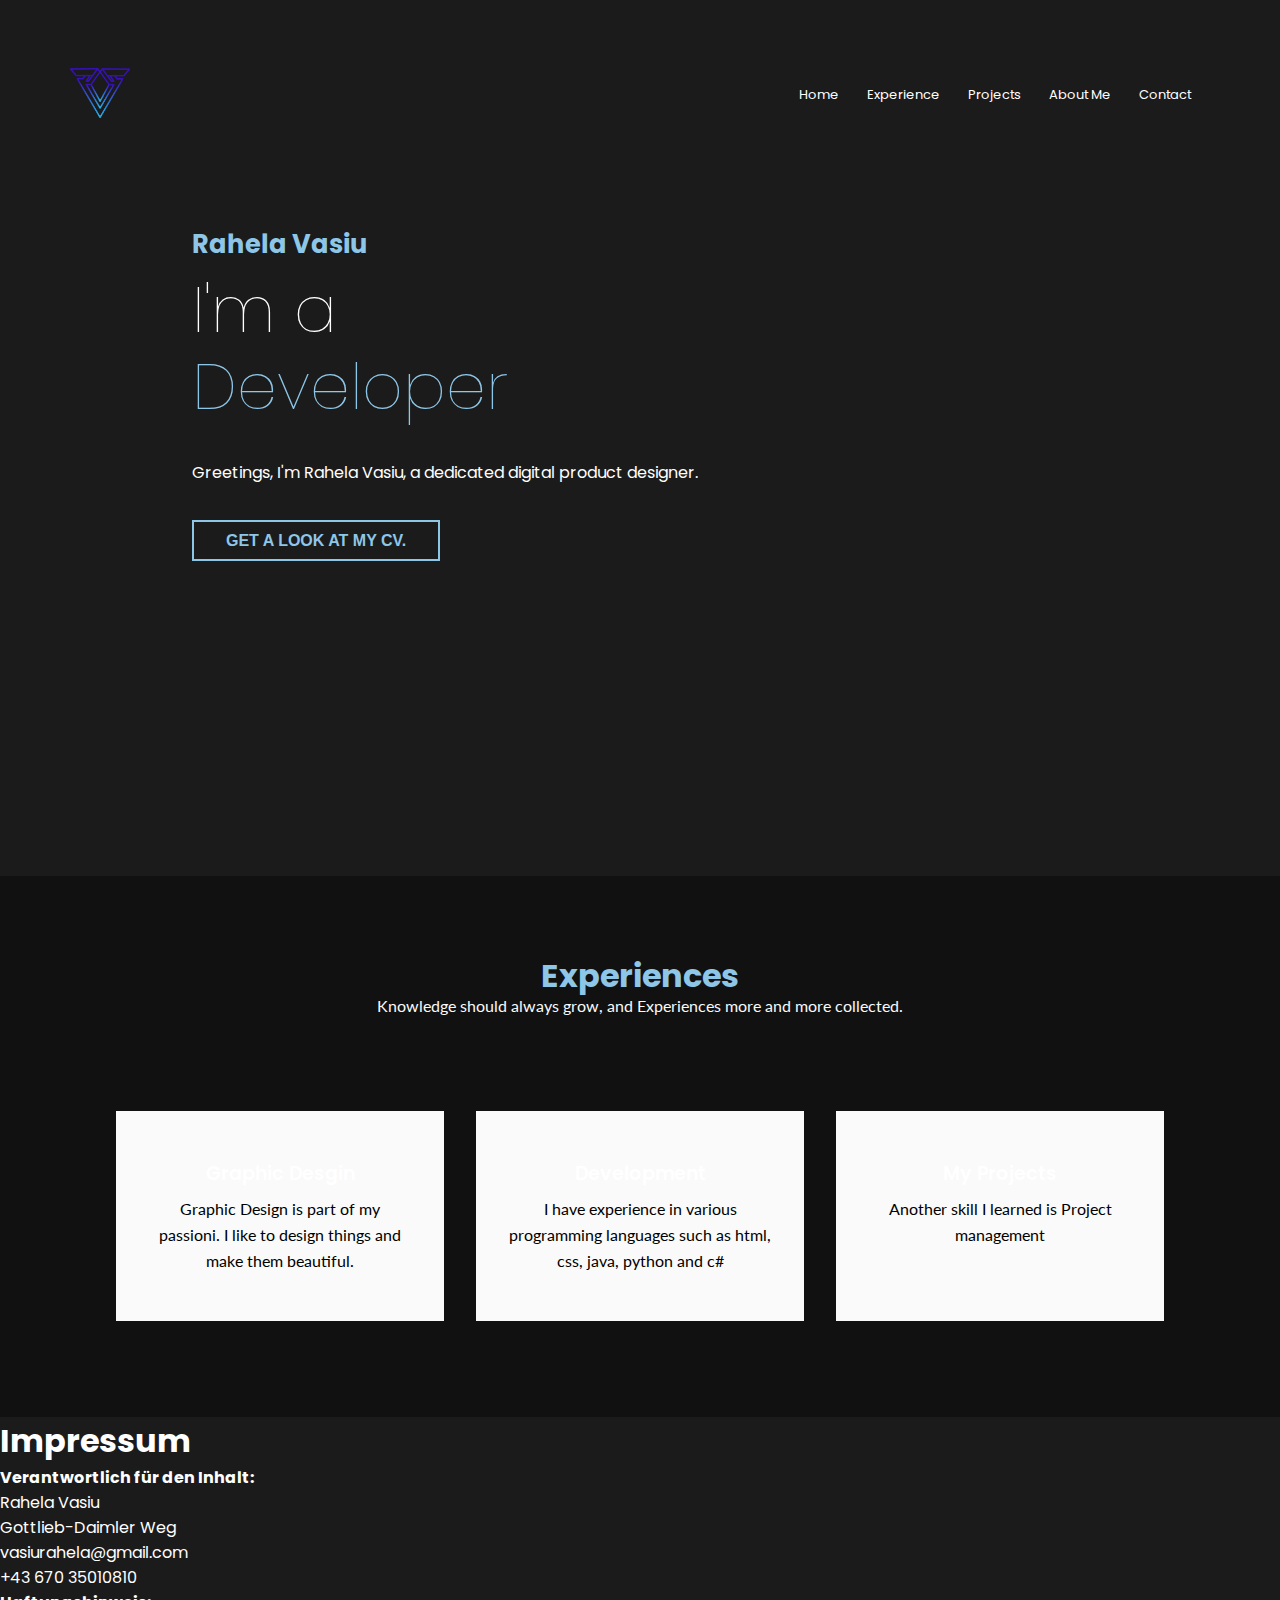
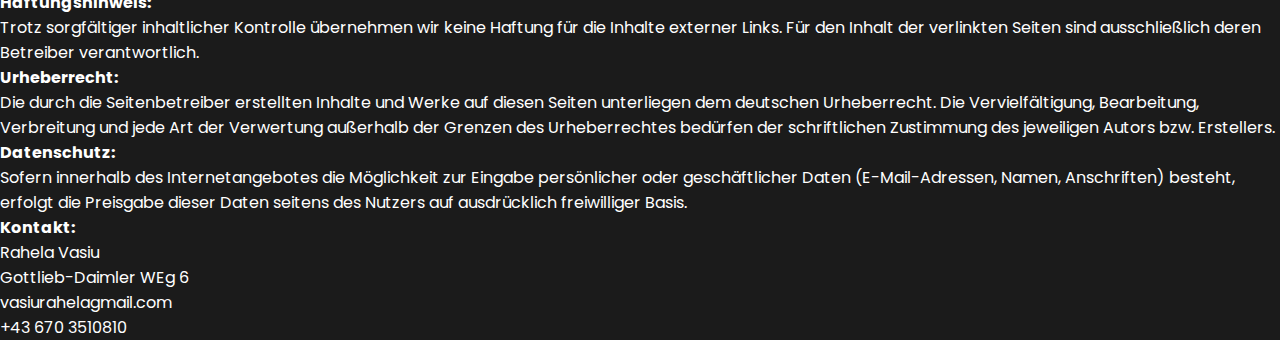
==== index.html @ 5aaa4d34 "Update index.html" ====
<!DOCTYPE html>
<html lang="en">
<head>
    <meta http-equiv="X-UA-Compatible" content="IE=edge">
    <meta name="viewport" content="width=device-width, initial-scale=1.0">
    <link rel="stylesheet" href="styles.css">
    <link rel="preconnect" href="https://fonts.googleapis.com">
    <link rel="preconnect" href="https://fonts.gstatic.com" crossorigin>
    <link rel="preconnect" href="https://fonts.googleapis.com">
    <link rel="preconnect" href="https://fonts.gstatic.com" crossorigin>
    <link href="https://fonts.googleapis.com/css2?family=Lato:wght@100;400;700&family=Poppins:wght@200&display=swap" rel="stylesheet">
    <link href="https://fonts.googleapis.com/css2?family=Poppins:wght@200&display=swap" rel="stylesheet">
    <title>Rahela Vasiu</title>
    <link rel="icon" type="image/vnd.icon" href="logo.png">
</head>
<body>
    <header>
        <div class="logo">
            <a  href="index.html"><img src="logo.png"></a>
        </div>
        <nav>
           
            <div class="nav-links" id="navLinks">
                <ul>
                        <li><a href="">Home</a></li>
                        <li><a href="">Experience</a></li>
                        <li><a href="">Projects</a></li>
                        <li><a href="">About Me</a></li>
                     <li><a href="">Contact</a></li>
                    </ul>
                </div>
            </div>
        </nav>
           
        </div>
    </header>
    <div class="hero flex items-centre justify-between">
       
        <div class="right flex-1">
            <h6>Rahela Vasiu</h6>
            <h1>I'm a <br> <span>Developer</span></h1>
            <div class="content">
                <p>Greetings, I'm Rahela Vasiu, a dedicated digital product designer.</p>
            
            </div>
           
            
            <div>
                
                <button class="btn btn-secondary">Get a look at my CV.</button>
            
            </div>
            
        </div>
    </div>
    
        

        <section class="services">
            <div class="container">
            <h1 class="services-head">Experiences</h1>
            <p>Knowledge should always grow, and Experiences more and more collected.</p>
            <div class="card-grid">
            <div class="card">
           
            <h2>Graphic Desgin</h2>
            <p>Graphic Design is part of my passioni. I like to design things and make them beautiful.</p>
            </div>
            <div class="card">
            
            <h2>Development</h2>
            <p>I have experience in various programming languages such as html, css, java, python and c#</p>
            </div>
            <div class="card">
            
            <h2>My Projects</h2>
            <p>Another skill I learned is Project management</p>
            </div>
            </div>
            </div>
            </section>


     <h1>Impressum</h1>

            <p><strong>Verantwortlich für den Inhalt:</strong></p>
            <p>Rahela Vasiu<br>
                Gottlieb-Daimler Weg<br>
                vasiurahela@gmail.com<br>
                +43 670 35010810</p>
        
            <p><strong>Haftungshinweis:</strong><br>
                Trotz sorgfältiger inhaltlicher Kontrolle übernehmen wir keine Haftung für die Inhalte externer Links. Für den Inhalt der verlinkten Seiten sind ausschließlich deren Betreiber verantwortlich.</p>
        
            <p><strong>Urheberrecht:</strong><br>
                Die durch die Seitenbetreiber erstellten Inhalte und Werke auf diesen Seiten unterliegen dem deutschen Urheberrecht. Die Vervielfältigung, Bearbeitung, Verbreitung und jede Art der Verwertung außerhalb der Grenzen des Urheberrechtes bedürfen der schriftlichen Zustimmung des jeweiligen Autors bzw. Erstellers.</p>
        
            <p><strong>Datenschutz:</strong><br>
                Sofern innerhalb des Internetangebotes die Möglichkeit zur Eingabe persönlicher oder geschäftlicher Daten (E-Mail-Adressen, Namen, Anschriften) besteht, erfolgt die Preisgabe dieser Daten seitens des Nutzers auf ausdrücklich freiwilliger Basis.</p>
        
            <p><strong>Kontakt:</strong><br>
                Rahela Vasiu<br>
                Gottlieb-Daimler WEg 6<br>
                vasiurahelagmail.com<br>
                +43 670 3510810</p>
        
</body>



</html>
---- styles.css ----
* {
  padding: 0;
  margin: 0;
  -webkit-font-smoothing: antialiased;
  }
  
.logo{
  margin-top: 2vh;
  margin-left: 20px;
}

nav{
    color: white;
    display:flex;
    padding: 2% 6%;
    justify-content: space-between;
    align-items: center;
    margin-top: 1vh;
}

.nav-links{
    flex: 1;
    text-align: right;
    color: white;
}

.nav-links ul li{
  list-style: none;
  display: inline-block;
  padding: 8px 12px;
  position: relative;
}
.nav-links ul li a{
  color: #fff;
  text-decoration: none;
  font-size: 13px;
}

.nav-links ul li::after{
  content: '';
  width: 0%;
  height: 2px;
  background: #94a9ee;
  display: block;
  margin: auto;
}
.nav-links ul li:hover::after{
  width: 100%;
}
  
body{
    background-color: rgb(27, 27, 27);
    font-family: 'Poppins', sans-serif;
    height: 100%;
}

.container{
    max-width: 1152px;
    padding: 0 20px;
    margin: 0 auto;
}

.content {
  display: inline-block;
  width: 50%;
  
}

.me {
  width: auto;
}

.hero{
  padding-top: 12.5%;
  margin-left: 15%;
  margin-top: 4vh;
  margin-bottom: 35vh;   
}

.hero .left img{
  width: 400px;
}

.hero .right {
  color: var(--white);
  margin-top: -7rem;
}

.hero .right h6{
  font-size: 1.6rem;
  color: var(--primary);
  margin-bottom: 0.5rem;
}

.hero .right h1{
    font-size: 4rem;
    font-weight: 100;
    line-height: 1.2;
    margin-bottom: 2rem;
    }
    .hero .right h1 span{
    color: var(--primary);
    }
    .hero .right p{
    line-height: 1.9;
    margin-bottom: 2rem;
    }
    section{
      padding: 6rem;
      }
      section.about h1{
      margin-bottom: 1rem;
      font-size: 1.6rem;
      font-weight: 600;
      }
      section.about h1 span{
      color: var(--primary);
      }
      section.about h3{
      font-size: 1rem;
      margin-bottom: 1rem;
      font-weight: 600;
      }
      section.about p{
      font-family: 'Lato', sans-serif;
      color: var(--secondary);
      line-height: 1.9rem;
      margin-bottom: 2rem;
      }
      section.about .socials{
      display: flex;
      }
      section.about .socials a{
      display: flex;
      align-items: center;
      justify-content: center;
      width: 35px;
      margin-right: 0.8rem;
      border-radius: 50%;
      }
      section.about .socials a:hover{
      background: var(--primary);
      }
      section.services{
        background: rgb(17, 17, 17)
        }
        .services-head{
        color: rgb(153, 153, 153);
        text-align: center;
        margin-bottom: 1rem;
        line-height: 0.5rem;
        color: var(--primary);
        }
        .services-head + p{
        color: var(--white);
        font-family: 'Lato', sans-serif;
        margin-bottom: 1rem;
        text-align: center;
        margin-bottom: 6rem;
        font-weight: 400;
        }
        .card img{
        width: 50px;
        background:white;
        }
        section.services .card-grid{
        display: grid;
        grid-template-columns: repeat(3,1fr);
        column-gap: 2rem;
        }
        section.services .card-grid .card{
        background: var(--white);
        padding: 3rem 2rem;
        position: relative;
        text-align: center;
        transition: all .2s ease;
        }
        section.services .card-grid .card img{
        position: absolute;
        top: -1.5rem;
        left: 50%;
        transform: translateX(-50%);
        color: var();
        }
        section.services .card-grid .card h2{
        font-weight: 600;
        font-size: 1.2rem;
        margin-bottom: 0.5rem;
        }
        section.services .card-grid .card p{
        font-family: 'Lato', sans-serif;
        color: var(--seconday);
        line-height: 1.6;
        }
        section.services .card-grid .card:hover{
        background: var(--primary);
        }
        section.services .card-grid .card:hover h2{
        color: var(--white);
        }
        section.services .card-grid .card:hover p{
        color: var(--white);
        }
        @import 'utilities.css';
        :root{
        --primary: rgb(142, 198, 231);
        --bgDark: rgb(177, 177, 177);
        --white: rgb(250, 250, 250);
        --secondary: rgb(4, 0, 59)
        --bgLight: rgb(190, 181, 181);
        }
        .flex{
            display: flex;
            }
            .items-centre{
            align-items: center;
            }
            .justify-between{
            justify-content: space-between;
            }
            .justify-center{
            justify-content: center;
            }
            .justify-right{
            justify-content: right;
            }
            .btn{
            padding: 0.6rem 2rem;
            font-size: 1rem;
            font-weight: 600;
            border: 2px solid transparent;
            outline: none;
            cursor: pointer;
            text-transform: uppercase;
            transition: all .2s ease;
            }
            .btn-primary{
            background-color: var(--primary);
            color: var(--secondary);
            margin-top: -15rem;
            }
            .btn-primary:hover{
            background: transparent;
            border-color: var(--primary);
            color: var(--primary);
            }
            .flex-1{
            flex: 1;
            }
            .btn-secondary{
            background: transparent;
            color: var(--primary);
            border-color: var(--primary);
            }
            .btn-secondary:hover{
            background: var(--primary);
            color: var(--secondary);
            }
h1 {
  color: white;
}

p {
  color: white;
}

h2 {
  color: white;
}

h3 {
  color: white;
}

.about {
  height: 120%;
}

.logo {
  height: 20px;
}

img {
  height: 50px;
  margin-top: 50px;
  margin-left: 50px
}
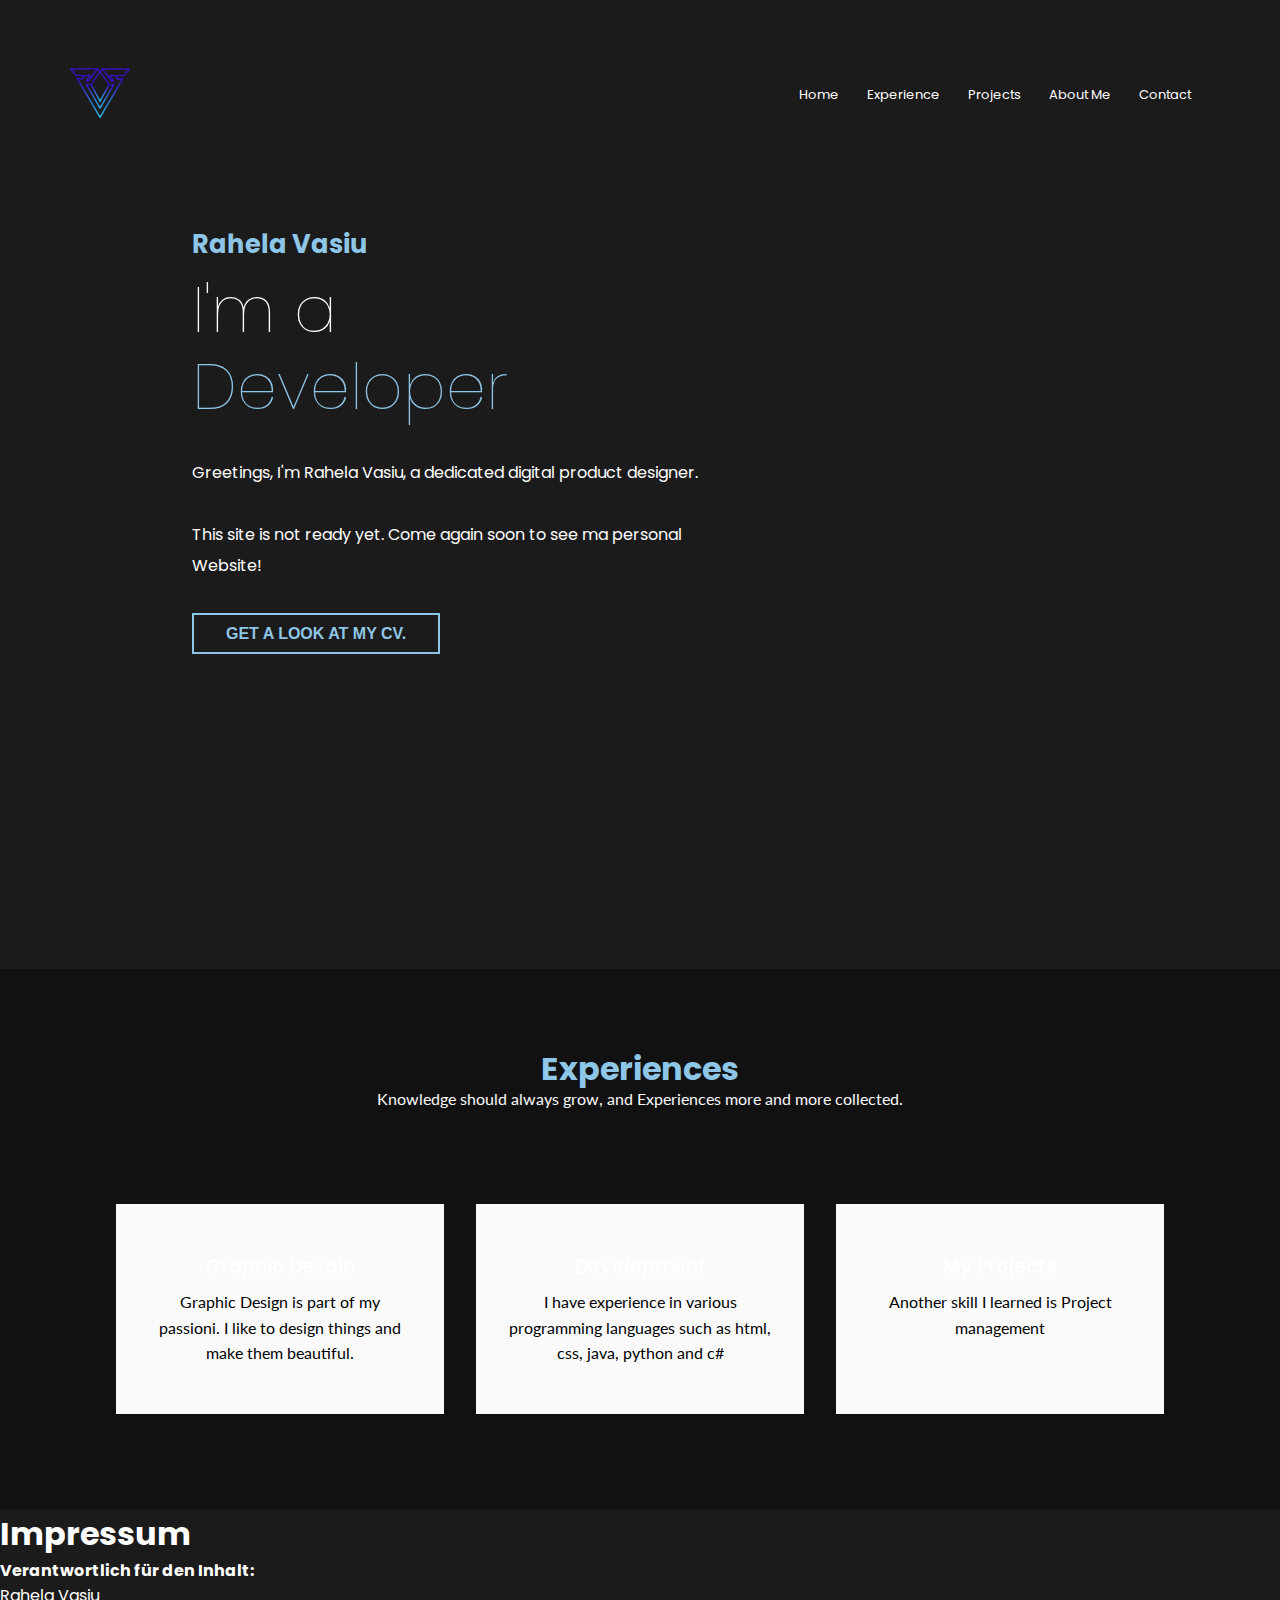
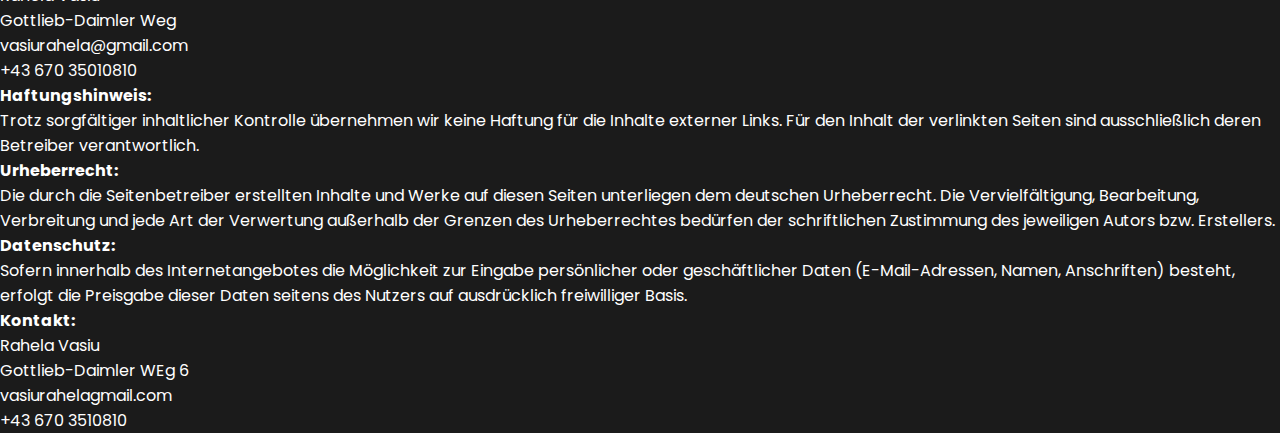
==== commit e3c1c91f: "Update index.html" ====
--- a/index.html
+++ b/index.html
@@ -41,6 +41,7 @@
             <h1>I'm a <br> <span>Developer</span></h1>
             <div class="content">
                 <p>Greetings, I'm Rahela Vasiu, a dedicated digital product designer.</p>
+                <p>This site is not ready yet. Come again soon to see ma personal Website!</p>
             
             </div>
            
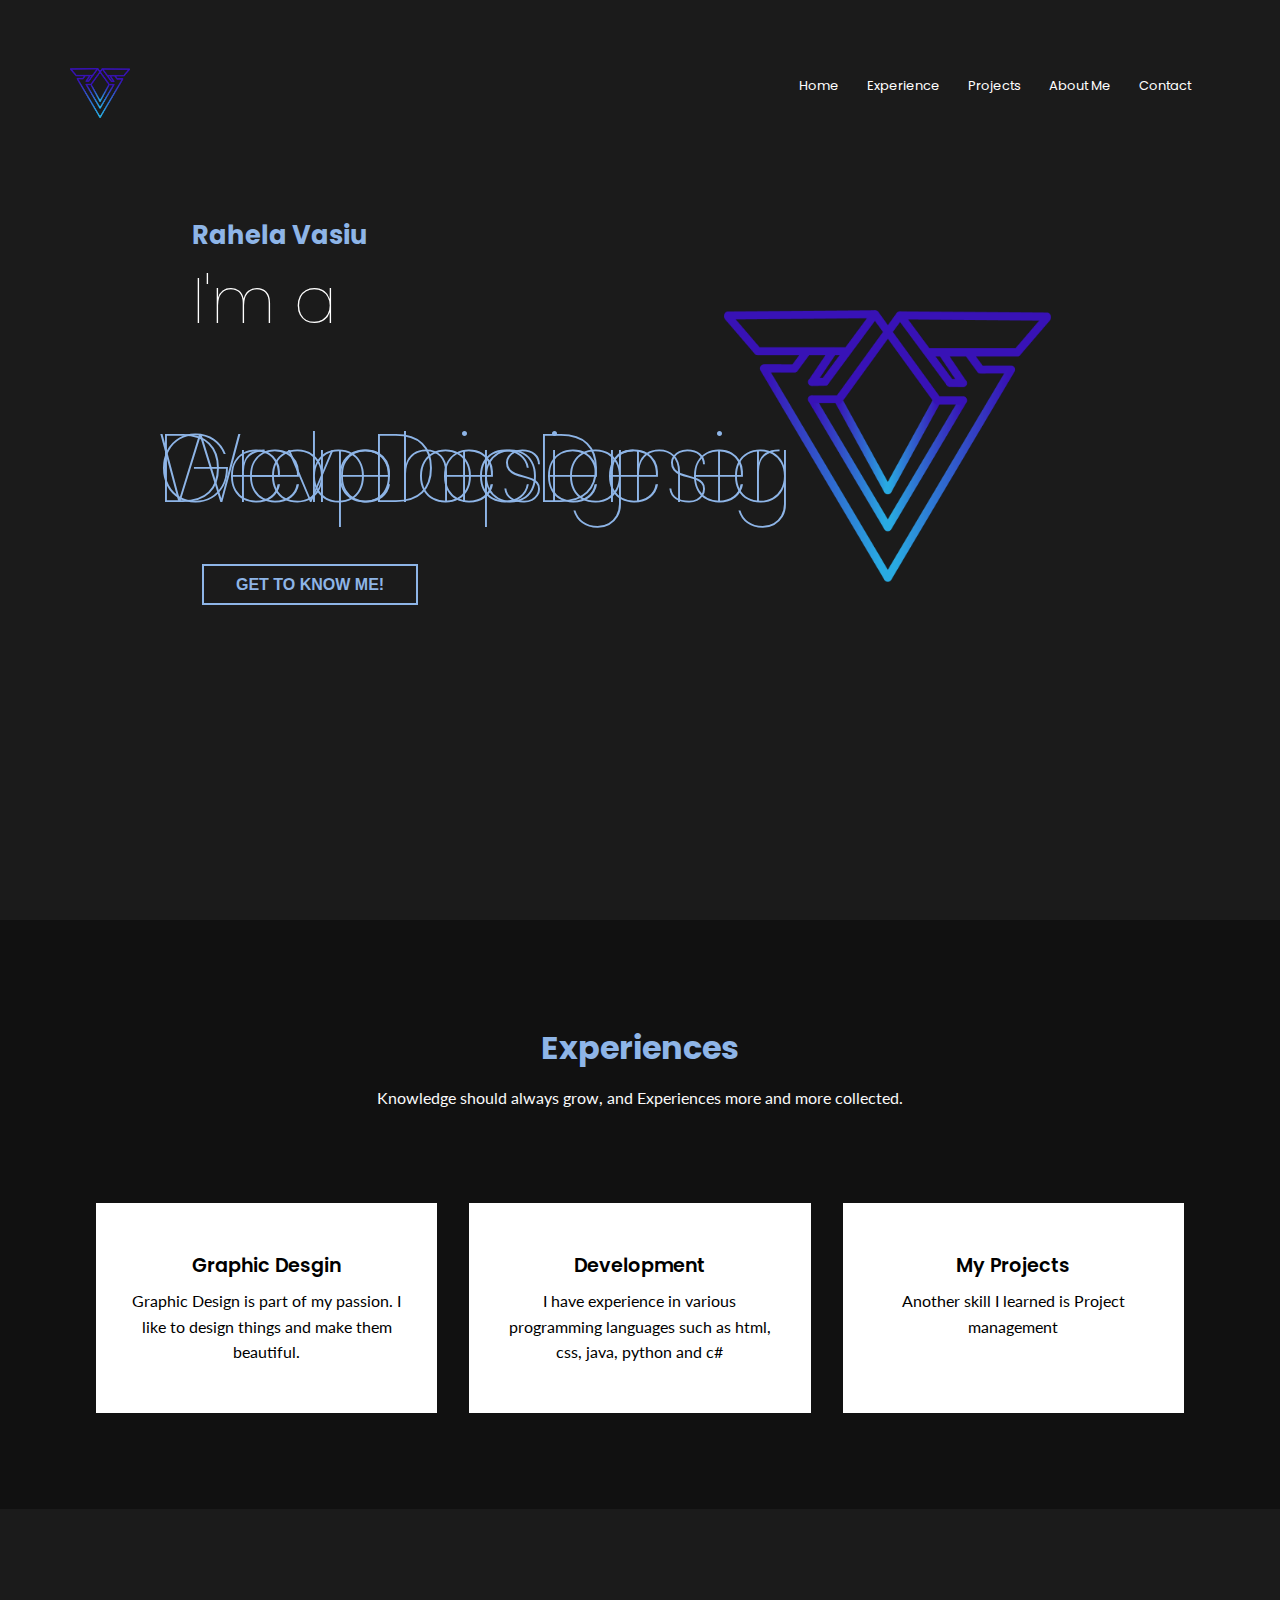
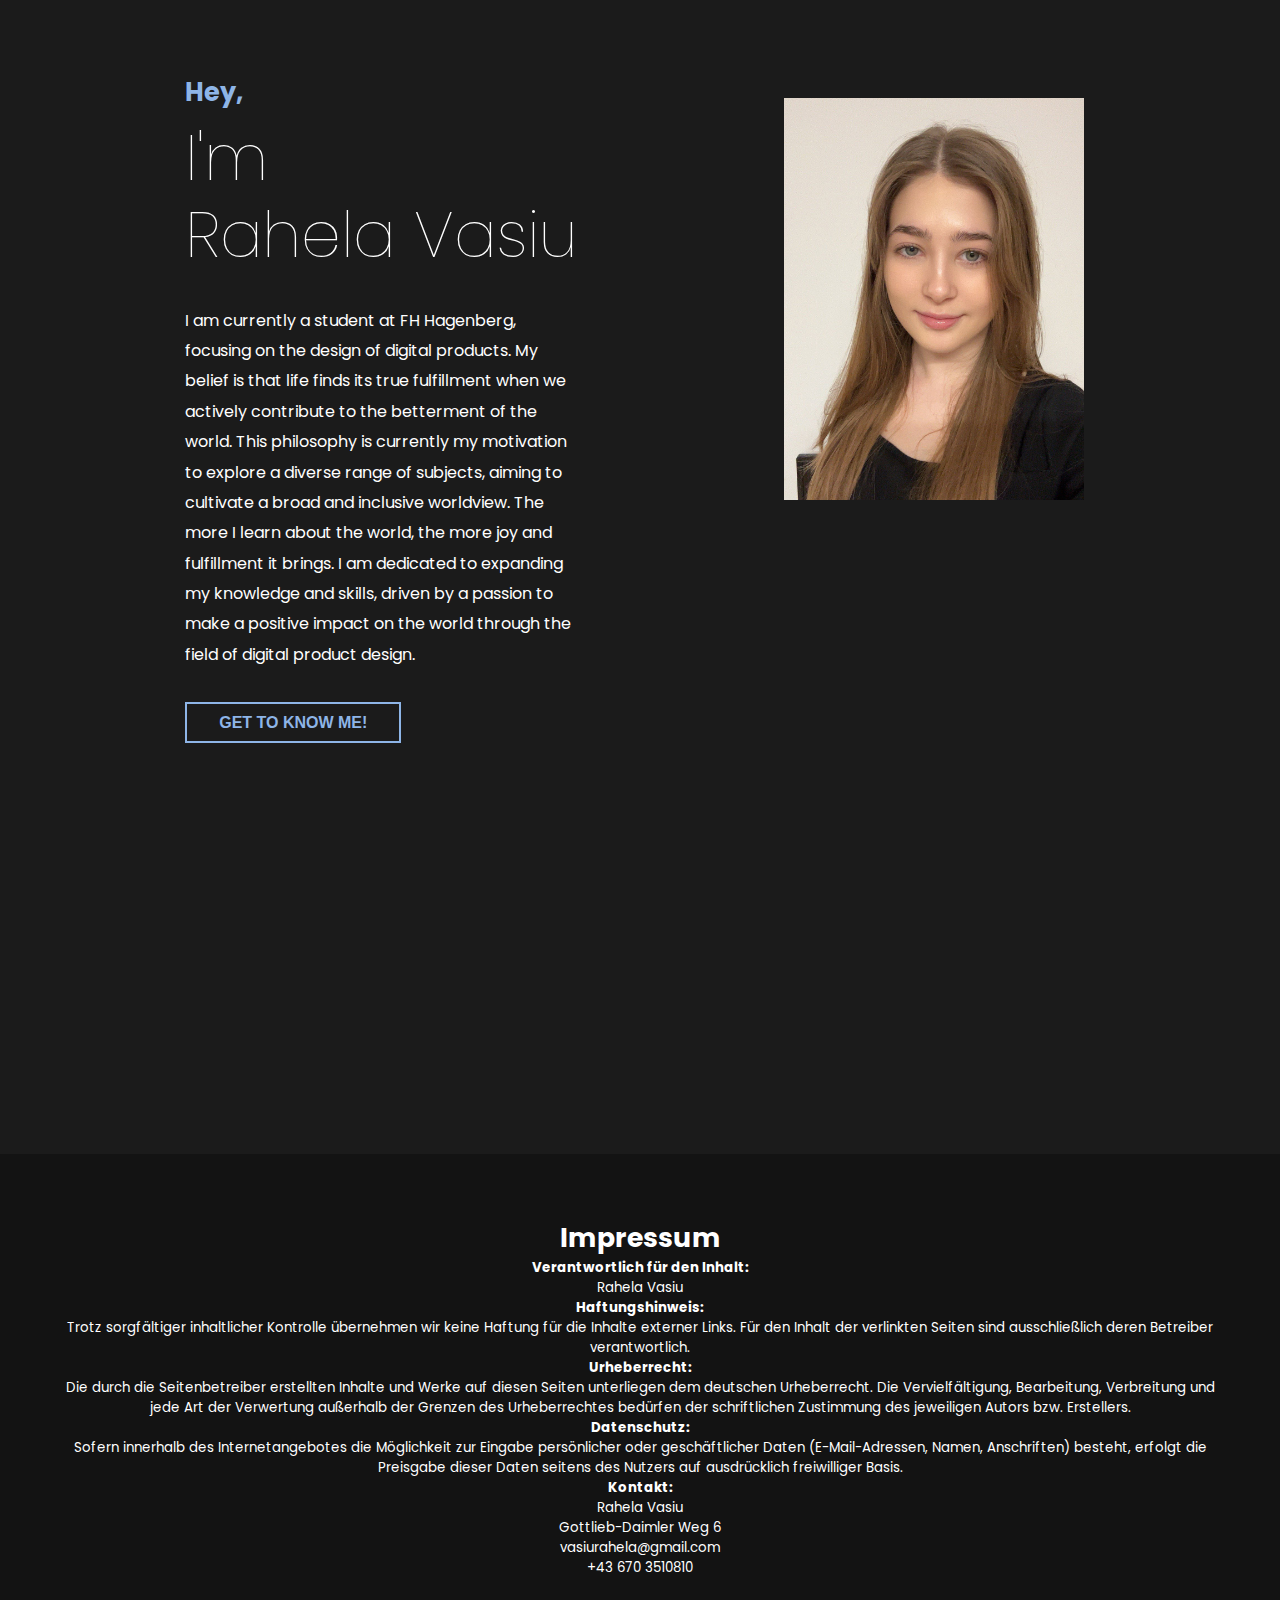
==== commit 9f27d83a: "new updates" ====
--- a/index.html
+++ b/index.html
@@ -22,34 +22,45 @@
            
             <div class="nav-links" id="navLinks">
                 <ul>
-                        <li><a href="">Home</a></li>
-                        <li><a href="">Experience</a></li>
-                        <li><a href="">Projects</a></li>
-                        <li><a href="">About Me</a></li>
+                        <li><a href="index.html">Home</a></li>
+                        <li><a href="#Experiences">Experience</a></li>
+                        <li><a href="Projects.html">Projects</a></li>
+                        <li><a href="#Ich">About Me</a></li>
                      <li><a href="">Contact</a></li>
                     </ul>
                 </div>
+                
             </div>
+
         </nav>
            
         </div>
     </header>
+    
     <div class="hero flex items-centre justify-between">
        
         <div class="right flex-1">
             <h6>Rahela Vasiu</h6>
-            <h1>I'm a <br> <span>Developer</span></h1>
+            <h1>I'm a <br> <span><section class="info">
+                <p class="item-1">Developer</p>
+               
+               <p class="item-2">WebDesigner</p>
+               
+               <p class="item-3">GraphicDesigner</p>
+               </section></span></h1>
             <div class="content">
-                <p>Greetings, I'm Rahela Vasiu, a dedicated digital product designer.</p>
-                <p>This site is not ready yet. Come again soon to see ma personal Website!</p>
-            
+                <button class="btn btn-secondary">Get to know me!</button>
+                
+                
+                
             </div>
            
+            <img class="Image" src="logo.png">
             
             <div>
                 
-                <button class="btn btn-secondary">Get a look at my CV.</button>
-            
+                
+                
             </div>
             
         </div>
@@ -57,15 +68,15 @@
     
         
 
-        <section class="services">
+        <section class="Skills" id="Experiences">
             <div class="container">
-            <h1 class="services-head">Experiences</h1>
+            <h1 class="Skills-head">Experiences</h1>
             <p>Knowledge should always grow, and Experiences more and more collected.</p>
             <div class="card-grid">
-            <div class="card">
+            <div class="card" onclick="">
            
             <h2>Graphic Desgin</h2>
-            <p>Graphic Design is part of my passioni. I like to design things and make them beautiful.</p>
+            <p>Graphic Design is part of my passion. I like to design things and make them beautiful.</p>
             </div>
             <div class="card">
             
@@ -81,32 +92,60 @@
             </div>
             </section>
 
+        <section class="AboutMe" id="Ich">
+            <div class="hero flex items-centre justify-between">
+       
+                <div class="right2 flex-1" >
+                    
+                    <h6>Hey,</h6>
+                    <h1>I'm <br> <span>Rahela Vasiu</span></h1>
+                    <div class="content2">
+                        <p class="text">I am currently a student at FH Hagenberg, focusing on the design of digital products. My belief is that life finds its true fulfillment when we actively contribute to the betterment of the world. This philosophy is currently my motivation to explore a diverse range of subjects, aiming to cultivate a broad and inclusive worldview. The more I learn about the world, the more joy and fulfillment it brings. I am dedicated to expanding my knowledge and skills, driven by a passion to make a positive impact on the world through the field of digital product design.</p>                    
+                        <a href="ME.html"> <button class="btn btn-secondary">Get to know me!</button></a>
+                    
+                    </div>
+                   
+                    <img class="Image2" src="me.jpg">
+                    
+                    <div>
+                        
+                        
+                        
+                    </div>
+                    
+                </div>
+            </div>
 
-     <h1>Impressum</h1>
-
-            <p><strong>Verantwortlich für den Inhalt:</strong></p>
-            <p>Rahela Vasiu<br>
-                Gottlieb-Daimler Weg<br>
-                vasiurahela@gmail.com<br>
-                +43 670 35010810</p>
+            
+        </section>
+     
         
-            <p><strong>Haftungshinweis:</strong><br>
-                Trotz sorgfältiger inhaltlicher Kontrolle übernehmen wir keine Haftung für die Inhalte externer Links. Für den Inhalt der verlinkten Seiten sind ausschließlich deren Betreiber verantwortlich.</p>
-        
-            <p><strong>Urheberrecht:</strong><br>
-                Die durch die Seitenbetreiber erstellten Inhalte und Werke auf diesen Seiten unterliegen dem deutschen Urheberrecht. Die Vervielfältigung, Bearbeitung, Verbreitung und jede Art der Verwertung außerhalb der Grenzen des Urheberrechtes bedürfen der schriftlichen Zustimmung des jeweiligen Autors bzw. Erstellers.</p>
-        
-            <p><strong>Datenschutz:</strong><br>
-                Sofern innerhalb des Internetangebotes die Möglichkeit zur Eingabe persönlicher oder geschäftlicher Daten (E-Mail-Adressen, Namen, Anschriften) besteht, erfolgt die Preisgabe dieser Daten seitens des Nutzers auf ausdrücklich freiwilliger Basis.</p>
-        
-            <p><strong>Kontakt:</strong><br>
-                Rahela Vasiu<br>
-                Gottlieb-Daimler WEg 6<br>
-                vasiurahelagmail.com<br>
-                +43 670 3510810</p>
         
 </body>
+<footer>
+    <div class="Impressum">
+        <h1>Impressum</h1>
 
+        <p><strong>Verantwortlich für den Inhalt:</strong></p>
+        <p>Rahela Vasiu<br>
+    
+        <p><strong>Haftungshinweis:</strong><br>
+            Trotz sorgfältiger inhaltlicher Kontrolle übernehmen wir keine Haftung für die Inhalte externer Links. Für den Inhalt der verlinkten Seiten sind ausschließlich deren Betreiber verantwortlich.</p>
+    
+        <p><strong>Urheberrecht:</strong><br>
+            Die durch die Seitenbetreiber erstellten Inhalte und Werke auf diesen Seiten unterliegen dem deutschen Urheberrecht. Die Vervielfältigung, Bearbeitung, Verbreitung und jede Art der Verwertung außerhalb der Grenzen des Urheberrechtes bedürfen der schriftlichen Zustimmung des jeweiligen Autors bzw. Erstellers.</p>
+    
+        <p><strong>Datenschutz:</strong><br>
+            Sofern innerhalb des Internetangebotes die Möglichkeit zur Eingabe persönlicher oder geschäftlicher Daten (E-Mail-Adressen, Namen, Anschriften) besteht, erfolgt die Preisgabe dieser Daten seitens des Nutzers auf ausdrücklich freiwilliger Basis.</p>
+    
+        <p><strong>Kontakt:</strong><br>
+            Rahela Vasiu<br>
+            Gottlieb-Daimler Weg 6<br>
+            vasiurahela@gmail.com<br>
+            +43 670 3510810</p>
+
+        </div>
+</footer>
 
 
 </html>--- a/styles.css
+++ b/styles.css
@@ -15,7 +15,7 @@
     padding: 2% 6%;
     justify-content: space-between;
     align-items: center;
-    margin-top: 1vh;
+    margin-top: 0;
 }
 
 .nav-links{
@@ -51,23 +51,42 @@
 body{
     background-color: rgb(27, 27, 27);
     font-family: 'Poppins', sans-serif;
-    height: 100%;
-}
-
-.container{
-    max-width: 1152px;
-    padding: 0 20px;
-    margin: 0 auto;
+    height: 90%;
+    width: 100%;
+
 }
 
 .content {
-  display: inline-block;
+  float:left; 
   width: 50%;
-  
-}
-
-.me {
-  width: auto;
+  margin-left: 10px;
+}
+
+.AboutMe{
+  margin-left: -5%;
+  height: -20%;
+}
+.content2 {
+  float:left; 
+  width: 40%;
+}
+
+.Image{
+  margin-left: -2%;
+  margin-top: -19rem;
+  width: 30%;
+  height: auto;
+}
+
+.Image2{
+  margin-left: 20%;
+  margin-top: -13rem;
+  width: 30%;
+  height: auto;
+}
+
+.text{
+  margin-left: 0%; 
 }
 
 .hero{
@@ -77,31 +96,34 @@
   margin-bottom: 35vh;   
 }
 
-.hero .left img{
-  width: 400px;
-}
-
 .hero .right {
   color: var(--white);
   margin-top: -7rem;
 }
-
-.hero .right h6{
+.hero .right2 {
+  color: var(--white);
+  margin-top: -7rem;
+  margin-left: -2%;
+}
+
+.hero .right h6, .right2 h6{
   font-size: 1.6rem;
   color: var(--primary);
   margin-bottom: 0.5rem;
 }
 
-.hero .right h1{
+.hero .right h1, .right2 h1{
     font-size: 4rem;
     font-weight: 100;
     line-height: 1.2;
     margin-bottom: 2rem;
     }
-    .hero .right h1 span{
+    .hero .right h1 span, .right h1 span{
     color: var(--primary);
     }
-    .hero .right p{
+
+
+    .hero .right p, .right2 p{
     line-height: 1.9;
     margin-bottom: 2rem;
     }
@@ -141,17 +163,17 @@
       section.about .socials a:hover{
       background: var(--primary);
       }
-      section.services{
+      section.Skills{
         background: rgb(17, 17, 17)
         }
-        .services-head{
+        .Skills-head{
         color: rgb(153, 153, 153);
         text-align: center;
-        margin-bottom: 1rem;
-        line-height: 0.5rem;
+        margin-bottom: 0.5rem;
+        line-height: 4rem;
         color: var(--primary);
         }
-        .services-head + p{
+        .Skills-head + p{
         color: var(--white);
         font-family: 'Lato', sans-serif;
         margin-bottom: 1rem;
@@ -159,51 +181,51 @@
         margin-bottom: 6rem;
         font-weight: 400;
         }
-        .card img{
-        width: 50px;
-        background:white;
-        }
-        section.services .card-grid{
+        
+        section.Skills .card-grid{
         display: grid;
         grid-template-columns: repeat(3,1fr);
         column-gap: 2rem;
         }
-        section.services .card-grid .card{
-        background: var(--white);
+
+        section.Skills .card-grid .card{
+        background: white;
         padding: 3rem 2rem;
         position: relative;
         text-align: center;
         transition: all .2s ease;
         }
-        section.services .card-grid .card img{
-        position: absolute;
-        top: -1.5rem;
-        left: 50%;
-        transform: translateX(-50%);
-        color: var();
-        }
-        section.services .card-grid .card h2{
+        
+        .card-grid .card h1{
+          color: black;
         font-weight: 600;
         font-size: 1.2rem;
         margin-bottom: 0.5rem;
         }
-        section.services .card-grid .card p{
+
+        section.Skills .card-grid .card h2{
+          color: black;
+        font-weight: 600;
+        font-size: 1.2rem;
+        margin-bottom: 0.5rem;
+        }
+        section.Skills .card-grid .card p{
         font-family: 'Lato', sans-serif;
-        color: var(--seconday);
+        color: black;
         line-height: 1.6;
         }
-        section.services .card-grid .card:hover{
+        section.Skills .card-grid .card:hover{
         background: var(--primary);
         }
-        section.services .card-grid .card:hover h2{
+        section.Skills .card-grid .card:hover h2{
         color: var(--white);
         }
-        section.services .card-grid .card:hover p{
+        section.Skills .card-grid .card:hover p{
         color: var(--white);
         }
         @import 'utilities.css';
         :root{
-        --primary: rgb(142, 198, 231);
+        --primary: rgb(142, 181, 231);
         --bgDark: rgb(177, 177, 177);
         --white: rgb(250, 250, 250);
         --secondary: rgb(4, 0, 59)
@@ -237,7 +259,7 @@
             .btn-primary{
             background-color: var(--primary);
             color: var(--secondary);
-            margin-top: -15rem;
+            margin-top: -23rem;
             }
             .btn-primary:hover{
             background: transparent;
@@ -285,3 +307,184 @@
   margin-top: 50px;
   margin-left: 50px
 }
+
+.me {
+  margin-top: 20%;
+}
+
+
+footer{
+  height: max-content;
+  background: rgb(19, 19, 19);
+  text-align: center;
+  padding:4rem;
+  font-size: smaller;
+  display: flex;
+}
+
+@import url(https://fonts.googleapis.com/css?family=Open+Sans:600);
+
+.item-1, 
+.item-2, 
+.item-3 {
+	position: absolute;
+  border-width: 50%;
+  display: flex;
+  overflow: hidden;
+	top: 42%;
+  margin-left: -10.2%;
+  width: 50%;
+  color: var(--primary);
+  font-size: 1.5em;
+
+	animation-duration: 10s;
+	animation-timing-function: ease-in-out;
+	animation-iteration-count: infinite;
+}
+
+.item-1{
+	animation-name: anim-1;
+}
+
+.item-2{
+	animation-name: anim-2;
+}
+
+.item-3{
+	animation-name: anim-3;
+}
+
+@keyframes anim-1 {
+	0%, 8.3% { left: -100%; opacity: 0; }
+  8.3%,25% { left: 25%; opacity: 1; }
+  33.33%, 100% { left: 110%; opacity: 0; }
+}
+
+@keyframes anim-2 {
+	0%, 33.33% { left: -100%; opacity: 0; }
+  41.63%, 58.29% { left: 25%; opacity: 1; }
+  66.66%, 100% { left: 110%; opacity: 0; }
+}
+
+@keyframes anim-3 {
+	0%, 66.66% { left: -100%; opacity: 0; }
+  74.96%, 91.62% { left: 25%; opacity: 1; }
+  100% { left: 110%; opacity: 0; }
+}
+
+.info{
+  max-width: 800px;
+}
+
+.text-box{
+  width: 90%;
+  color: #fff;
+  position: relative;
+  top: -50%;
+  left: 50%;
+  transform: translate(-50%, -50%);
+  text-align: center;
+}
+
+.text-box h1{
+  font-size: 4rem;
+  font-weight: 10;
+  line-height: 1.2;
+  margin-bottom: 2rem;
+}
+.text-box p{
+  color: #fff;
+  font-size: 20px;
+  line-height: 1.9;
+  margin-bottom: 2rem;
+}
+
+.Contact{
+  align-items: center;
+}
+
+.hero .right3 {
+  color: var(--white);
+  margin-top: -7rem;
+}
+
+.hero .right3 h6{
+  font-size: 1.6rem;
+  color: var(--primary);
+  margin-bottom: 0.5rem;
+}
+
+.hero .right3 h1{
+    font-size: 4rem;
+    font-weight: 100;
+    line-height: 1.2;
+    margin-bottom: 2rem;
+    }
+    .hero .right3 h1 span{
+    color: var(--primary);
+    }
+
+    .hero .right3 p{
+    line-height: 1.9;
+    margin-bottom: 2rem;
+    }
+
+    .content3 {
+      float:left; 
+      width: 100%;
+      margin-left: 10px;
+      align-items: center;
+    }
+    .btn3{
+      padding: 0.6rem 2rem;
+      font-size: 1rem;
+      font-weight: 600;
+      border: 2px solid transparent;
+      outline: none;
+      cursor: pointer;
+      text-transform: uppercase;
+      transition: all .2s ease;
+      }
+      .btn3-secondary{
+      background: transparent;
+      color: var(--primary);
+      border-color: var(--primary);
+      }
+      .btn3-secondary:hover{
+      background: var(--primary);
+      color: var(--secondary);
+      }
+
+      .mySlides{
+        height: 600px;
+        align-items: center;
+        margin-left: 16%;
+      }
+
+      .Overview h1{
+        font-size: 80px;
+        text-align: center;
+      }
+
+      .Overview{
+        background-color: rgb(19, 19, 19);
+      }
+
+      .GraphicDesign h6{
+        margin-top: 10px;
+      }
+
+      .mySlides1{
+        height: 600px;
+        align-items: center;
+        margin-left: 16%;
+      }
+
+    .Contact{
+      align-items: center;
+      margin-left: 45%;
+    }
+
+    .blondie{
+      height: 400px;
+    }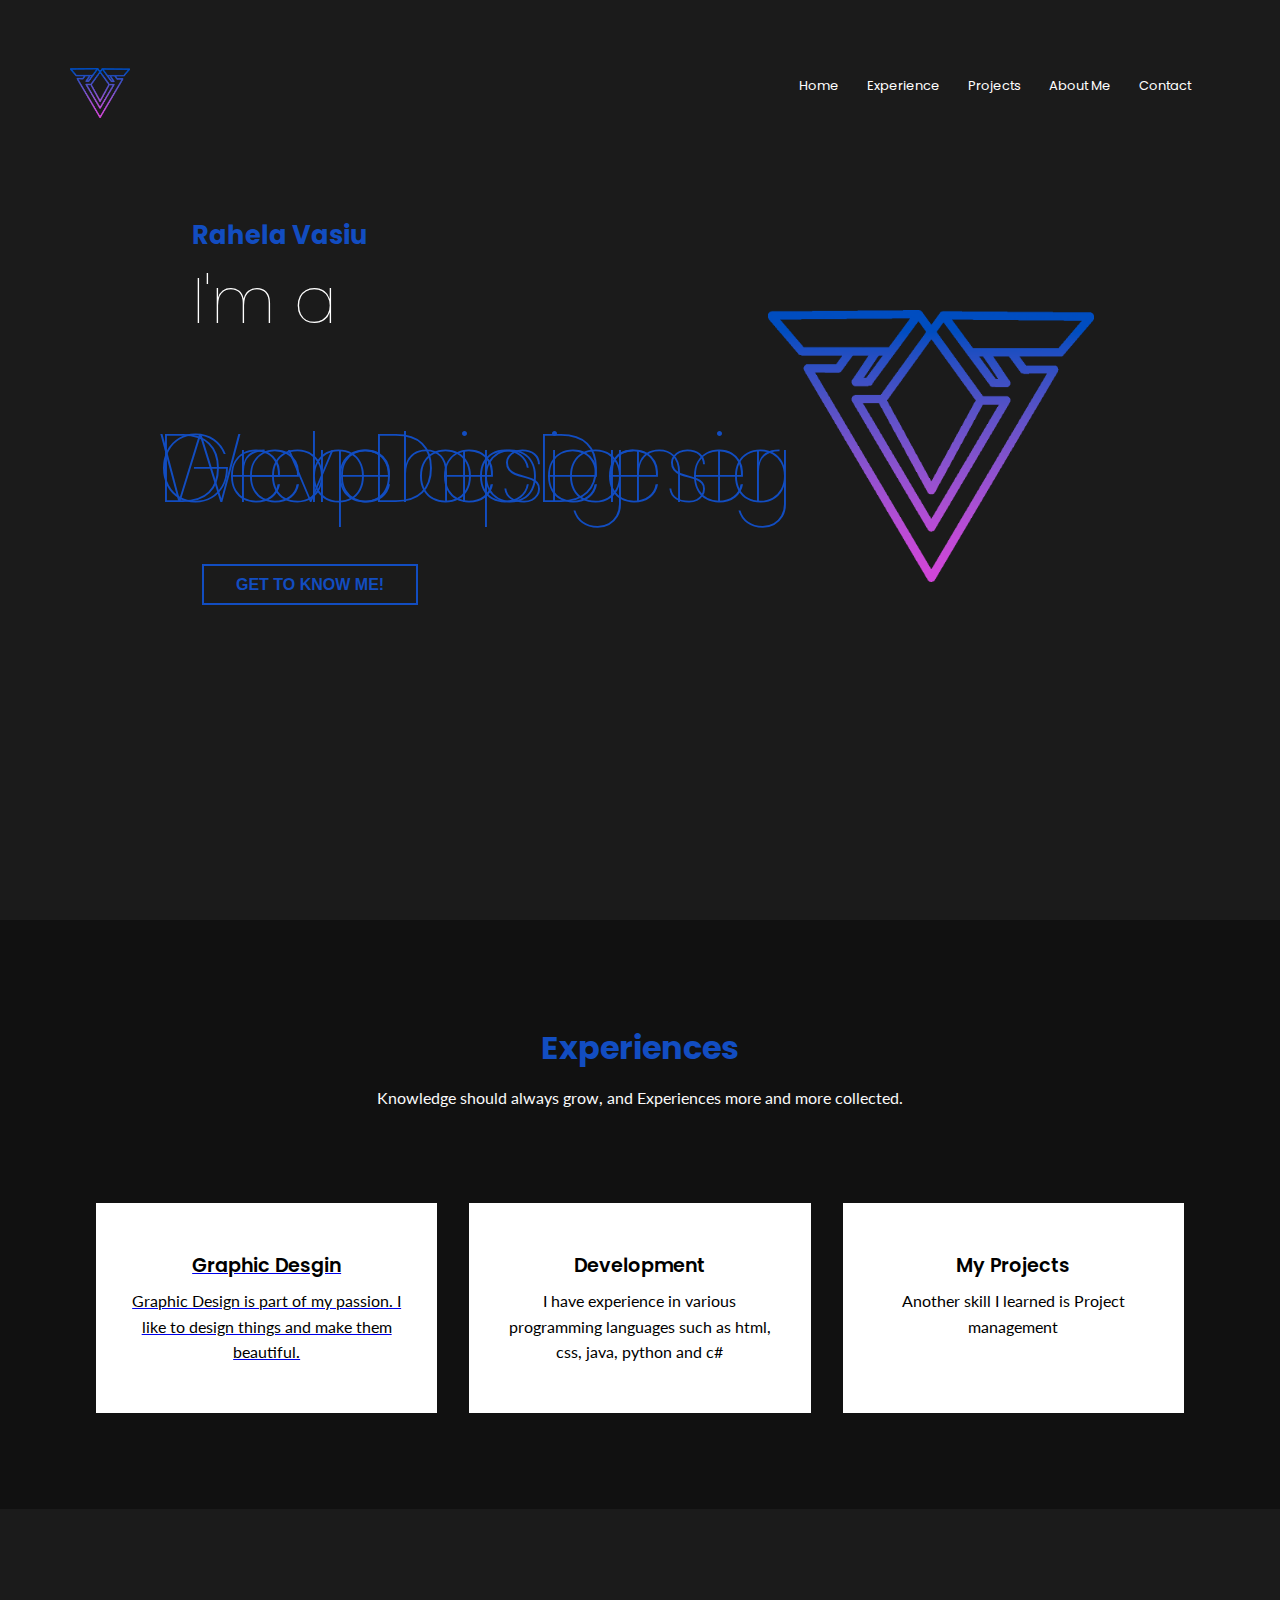
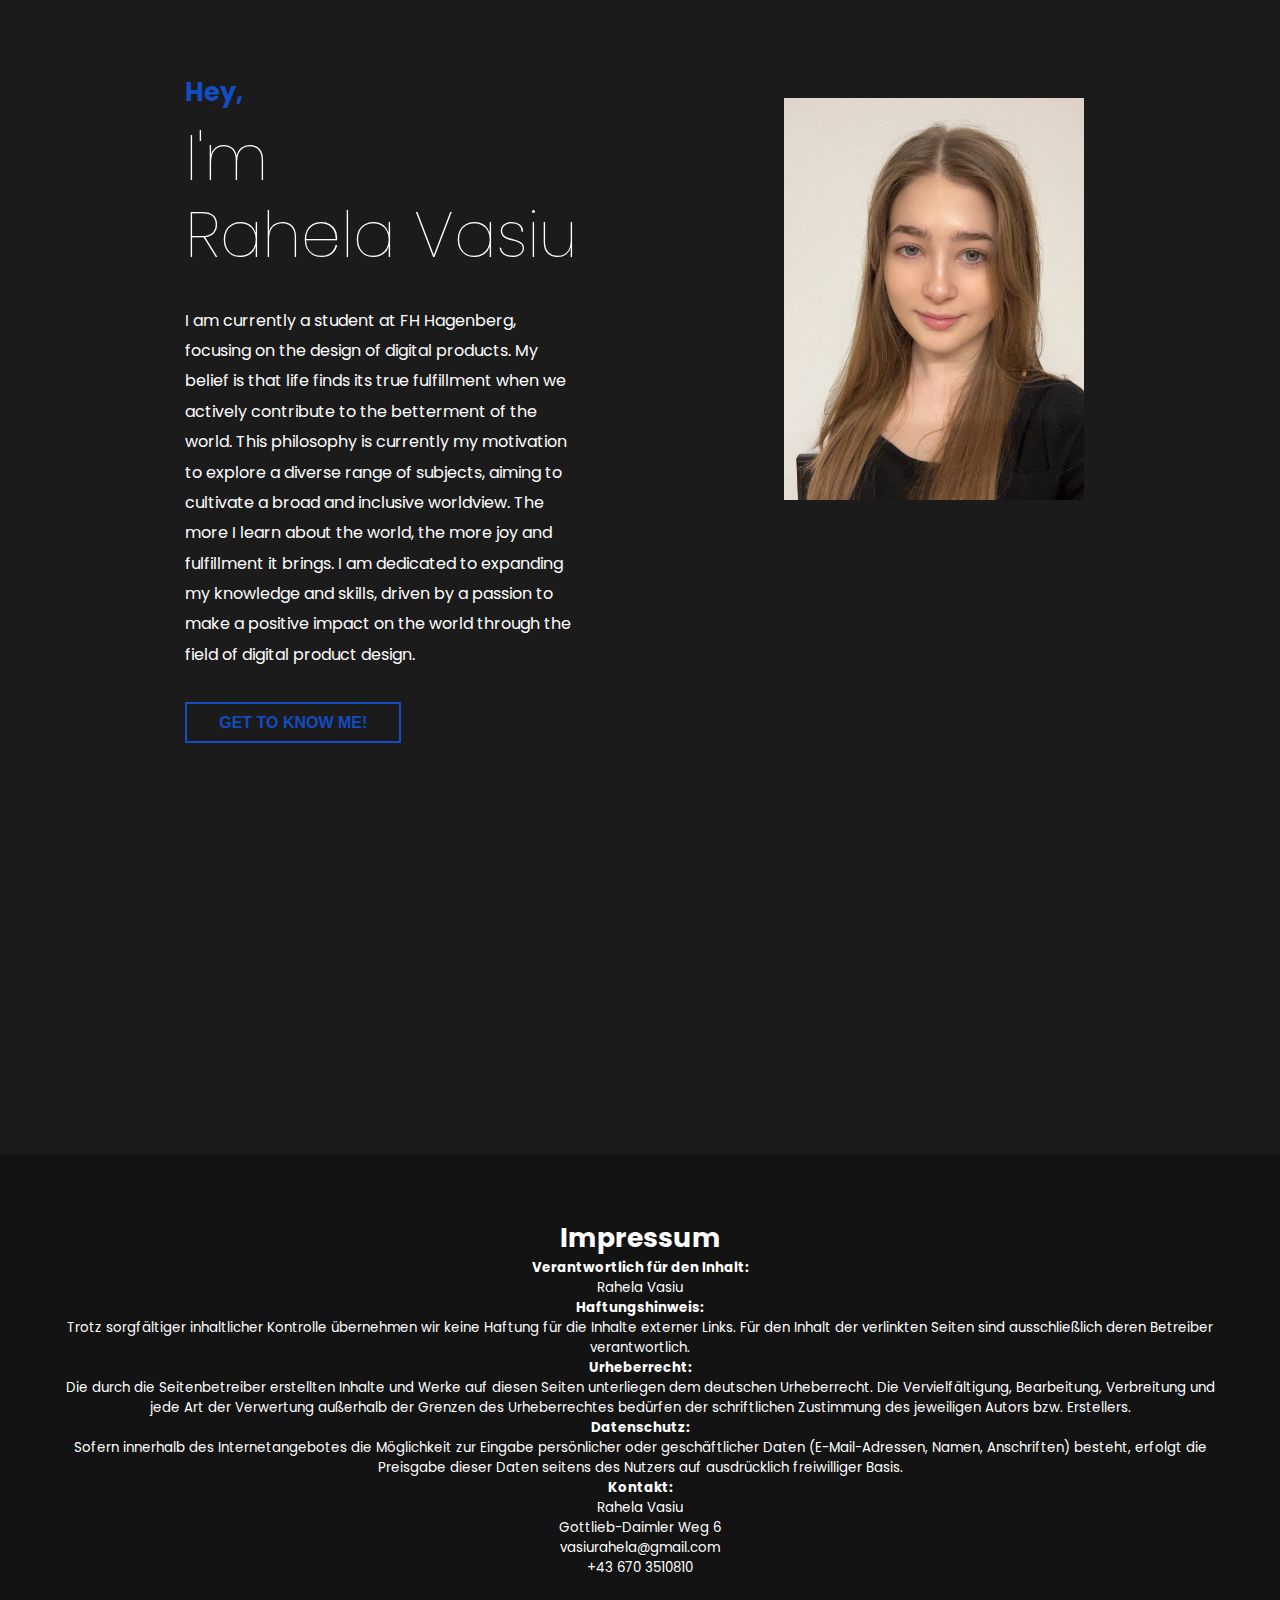
==== commit e50fe966: "new" ====
--- a/index.html
+++ b/index.html
@@ -73,12 +73,12 @@
             <h1 class="Skills-head">Experiences</h1>
             <p>Knowledge should always grow, and Experiences more and more collected.</p>
             <div class="card-grid">
-            <div class="card" onclick="">
+            <a href="Projects.html"><div class="card" onclick="">
            
             <h2>Graphic Desgin</h2>
             <p>Graphic Design is part of my passion. I like to design things and make them beautiful.</p>
             </div>
-            <div class="card">
+            <div class="card"></a>
             
             <h2>Development</h2>
             <p>I have experience in various programming languages such as html, css, java, python and c#</p>
--- a/styles.css
+++ b/styles.css
@@ -40,7 +40,7 @@
   content: '';
   width: 0%;
   height: 2px;
-  background: #94a9ee;
+  background: #124dc1;
   display: block;
   margin: auto;
 }
@@ -72,8 +72,8 @@
 }
 
 .Image{
-  margin-left: -2%;
-  margin-top: -19rem;
+  margin-left: 2%;
+  margin-top: -21rem;
   width: 30%;
   height: auto;
 }
@@ -197,7 +197,7 @@
         }
         
         .card-grid .card h1{
-          color: black;
+        color: black;
         font-weight: 600;
         font-size: 1.2rem;
         margin-bottom: 0.5rem;
@@ -225,10 +225,10 @@
         }
         @import 'utilities.css';
         :root{
-        --primary: rgb(142, 181, 231);
+        --primary: #124dc1;
         --bgDark: rgb(177, 177, 177);
         --white: rgb(250, 250, 250);
-        --secondary: rgb(4, 0, 59)
+        --secondary:rgb(27, 27, 27);
         --bgLight: rgb(190, 181, 181);
         }
         .flex{
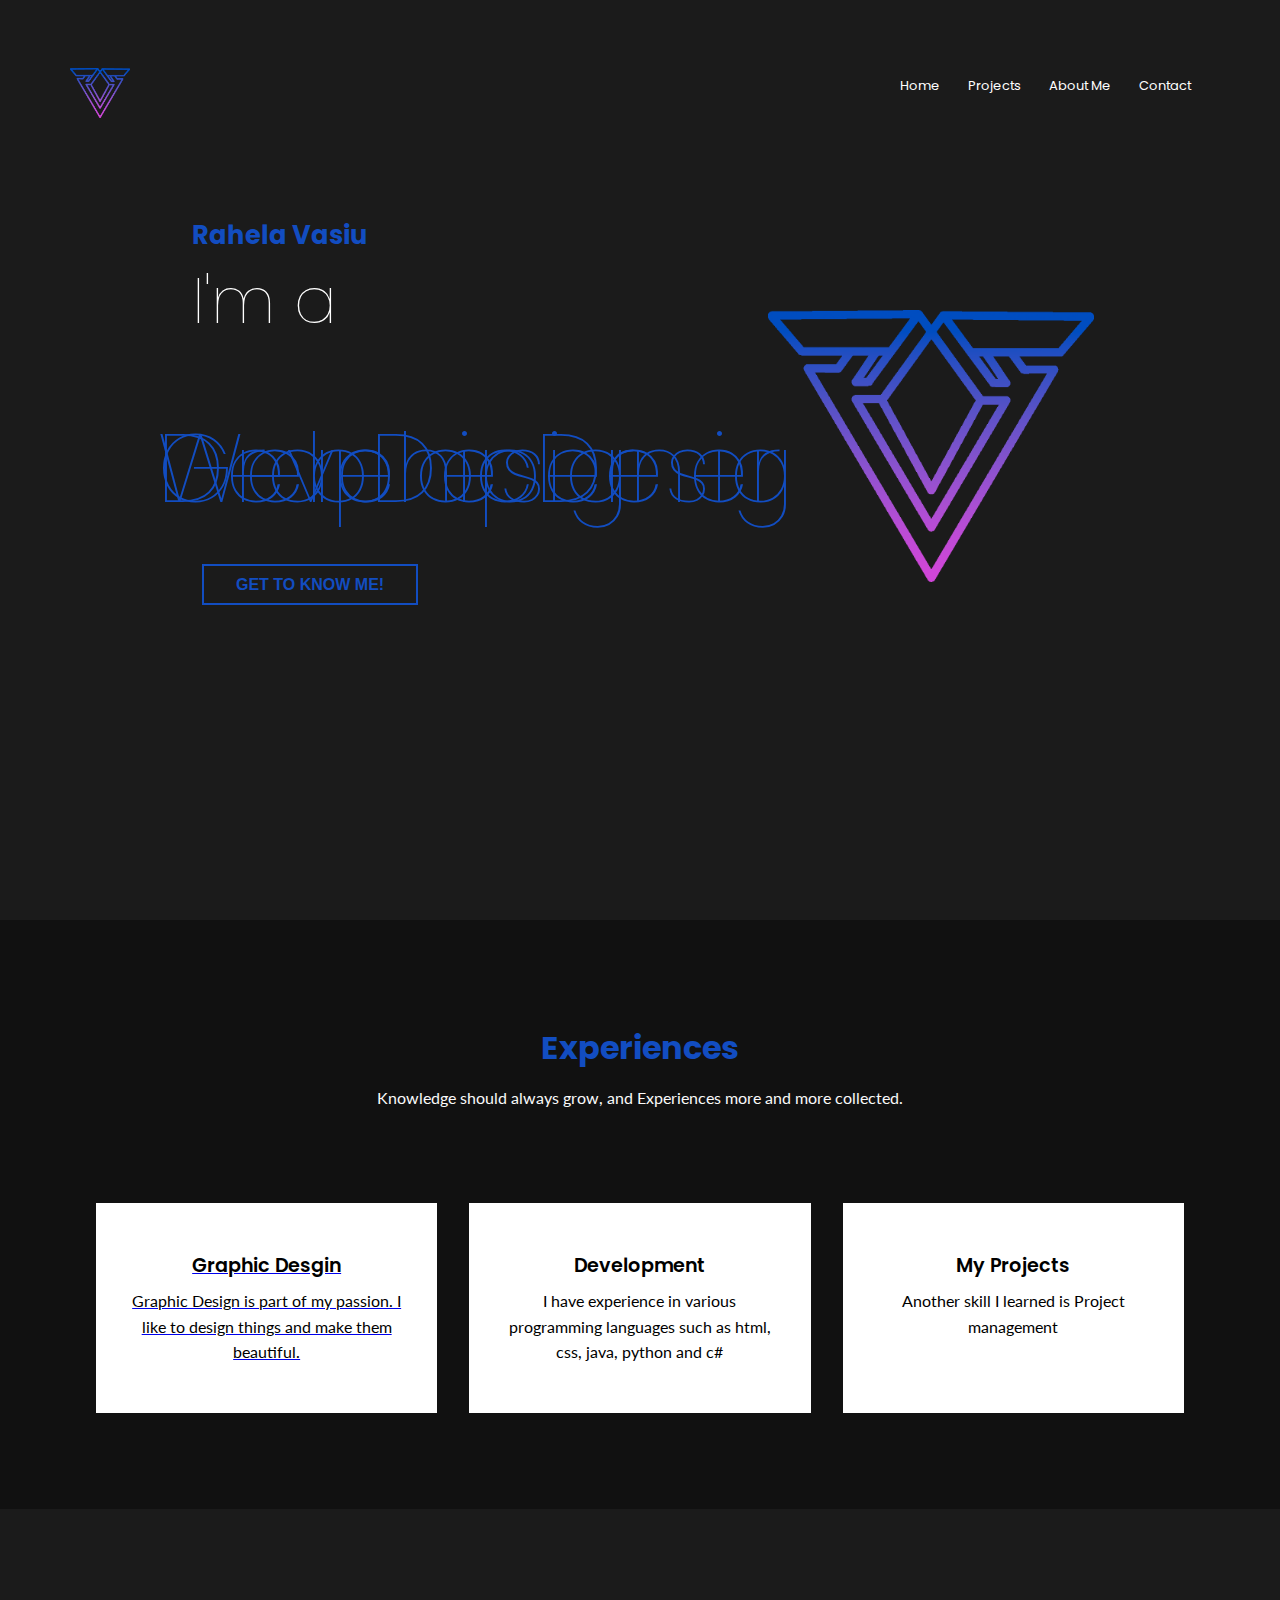
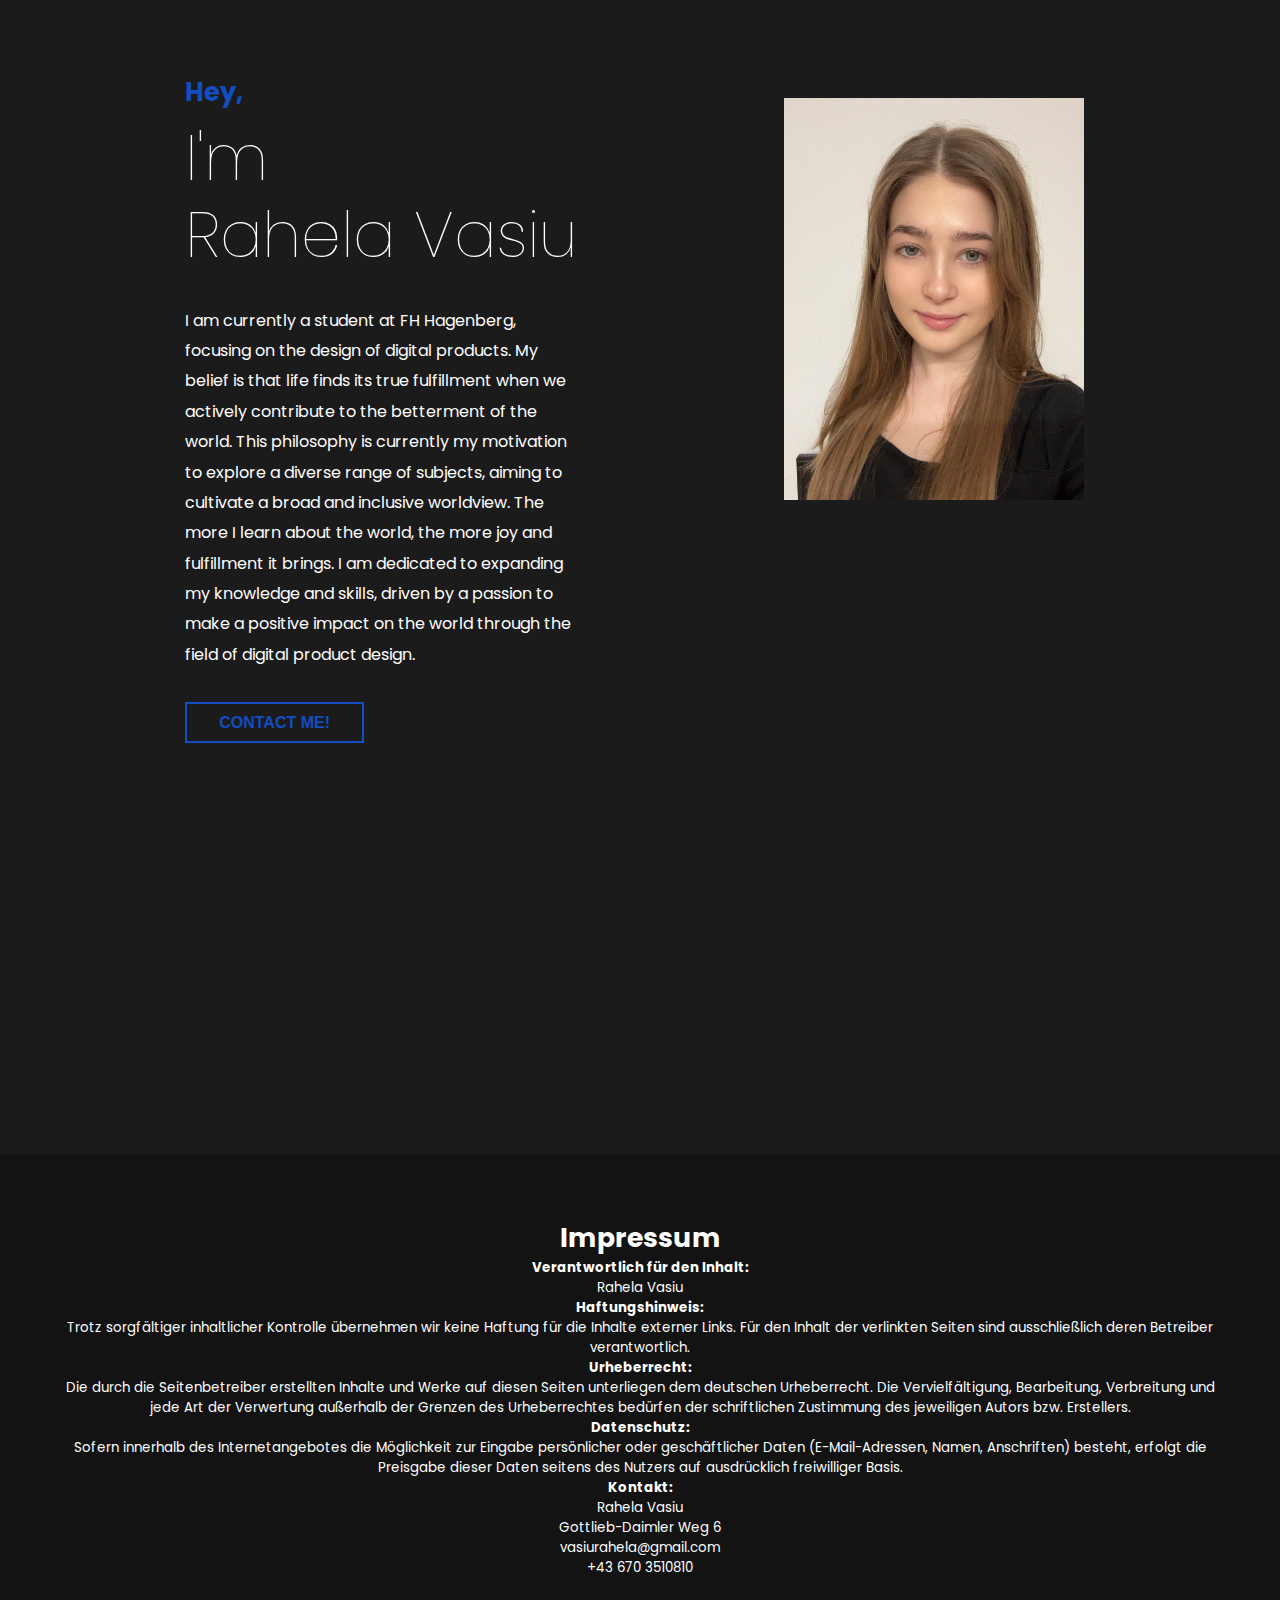
==== commit 2dabac11: "sth" ====
--- a/index.html
+++ b/index.html
@@ -23,10 +23,9 @@
             <div class="nav-links" id="navLinks">
                 <ul>
                         <li><a href="index.html">Home</a></li>
-                        <li><a href="#Experiences">Experience</a></li>
                         <li><a href="Projects.html">Projects</a></li>
                         <li><a href="#Ich">About Me</a></li>
-                     <li><a href="">Contact</a></li>
+                     <li><a href="#Cnt">Contact</a></li>
                     </ul>
                 </div>
                 
@@ -101,7 +100,7 @@
                     <h1>I'm <br> <span>Rahela Vasiu</span></h1>
                     <div class="content2">
                         <p class="text">I am currently a student at FH Hagenberg, focusing on the design of digital products. My belief is that life finds its true fulfillment when we actively contribute to the betterment of the world. This philosophy is currently my motivation to explore a diverse range of subjects, aiming to cultivate a broad and inclusive worldview. The more I learn about the world, the more joy and fulfillment it brings. I am dedicated to expanding my knowledge and skills, driven by a passion to make a positive impact on the world through the field of digital product design.</p>                    
-                        <a href="ME.html"> <button class="btn btn-secondary">Get to know me!</button></a>
+                        <a href="ME.html"> <button class="btn btn-secondary">Contact me!</button></a>
                     
                     </div>
                    
@@ -138,7 +137,7 @@
         <p><strong>Datenschutz:</strong><br>
             Sofern innerhalb des Internetangebotes die Möglichkeit zur Eingabe persönlicher oder geschäftlicher Daten (E-Mail-Adressen, Namen, Anschriften) besteht, erfolgt die Preisgabe dieser Daten seitens des Nutzers auf ausdrücklich freiwilliger Basis.</p>
     
-        <p><strong>Kontakt:</strong><br>
+        <p id="Cnt"><strong>Kontakt:</strong><br>
             Rahela Vasiu<br>
             Gottlieb-Daimler Weg 6<br>
             vasiurahela@gmail.com<br>
--- a/styles.css
+++ b/styles.css
@@ -487,4 +487,16 @@
 
     .blondie{
       height: 400px;
-    }+    }
+
+.music{
+  width: 100%;
+  height: auto;
+  margin-left: 10px;
+  margin-top: 80px;
+}
+
+.Overview p{
+  text-align: center;
+  margin-top: 10px;
+}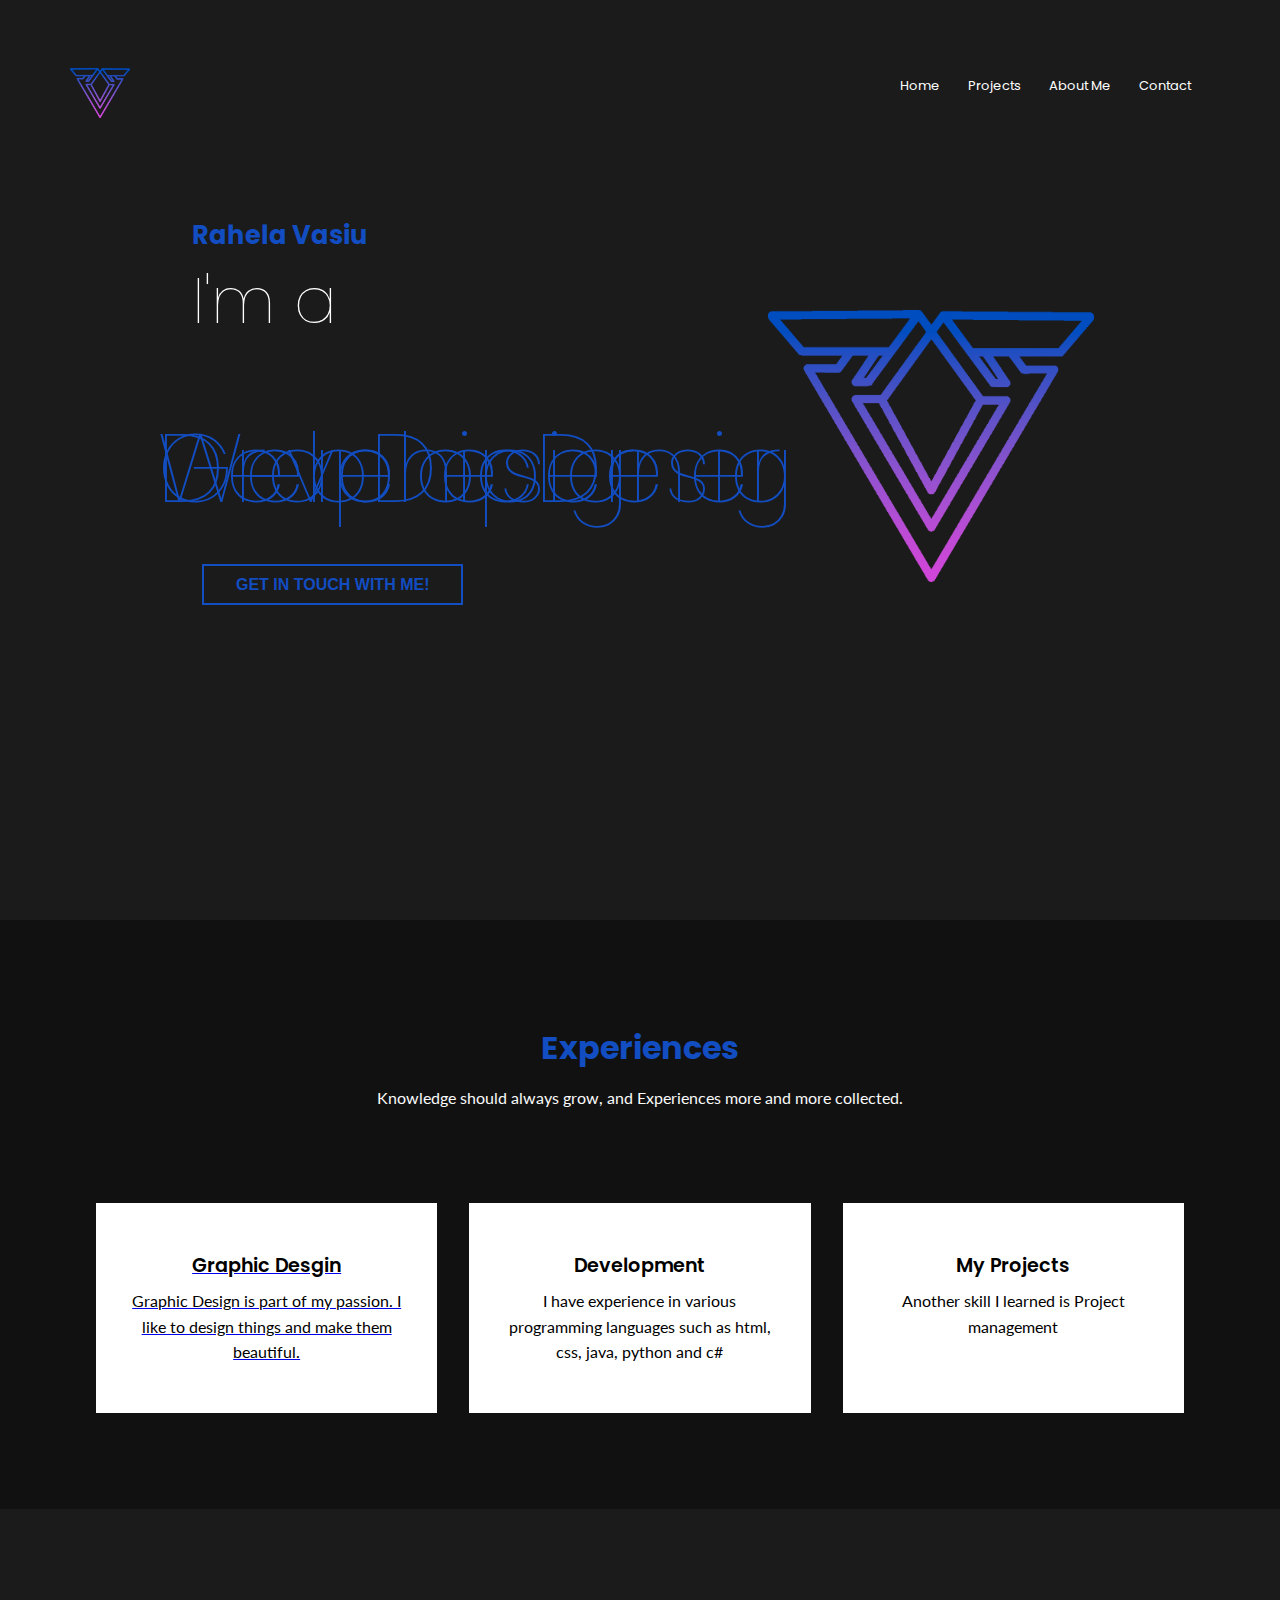
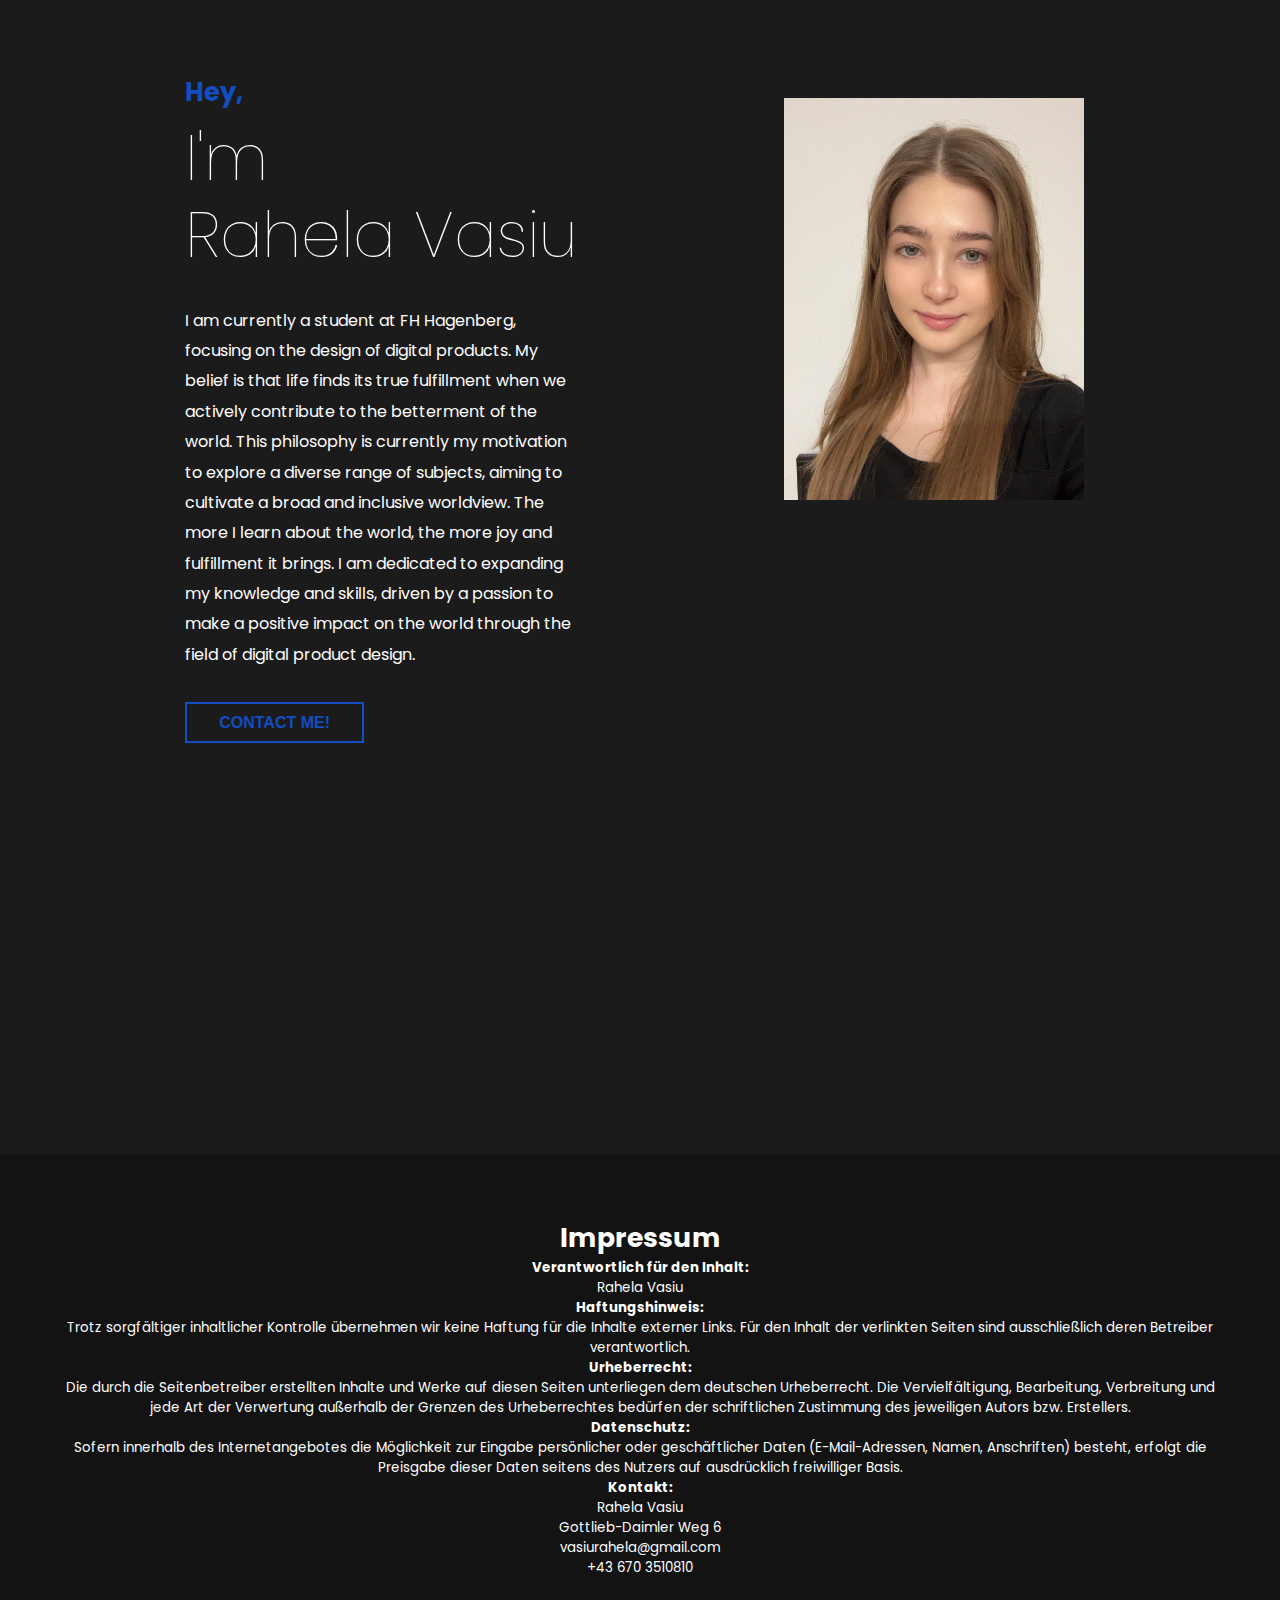
==== commit 571b5b08: "Update index.html" ====
--- a/index.html
+++ b/index.html
@@ -48,7 +48,7 @@
                <p class="item-3">GraphicDesigner</p>
                </section></span></h1>
             <div class="content">
-                <button class="btn btn-secondary">Get to know me!</button>
+                <a href="#Cnt"><button class="btn btn-secondary">Get in touch with me!</button></a>
                 
                 
                 
--- a/styles.css
+++ b/styles.css
@@ -8,7 +8,7 @@
   margin-top: 2vh;
   margin-left: 20px;
 }
-
+@media screen and (min-width: 600px) {
 nav{
     color: white;
     display:flex;
@@ -47,7 +47,7 @@
 .nav-links ul li:hover::after{
   width: 100%;
 }
-  
+}
 body{
     background-color: rgb(27, 27, 27);
     font-family: 'Poppins', sans-serif;
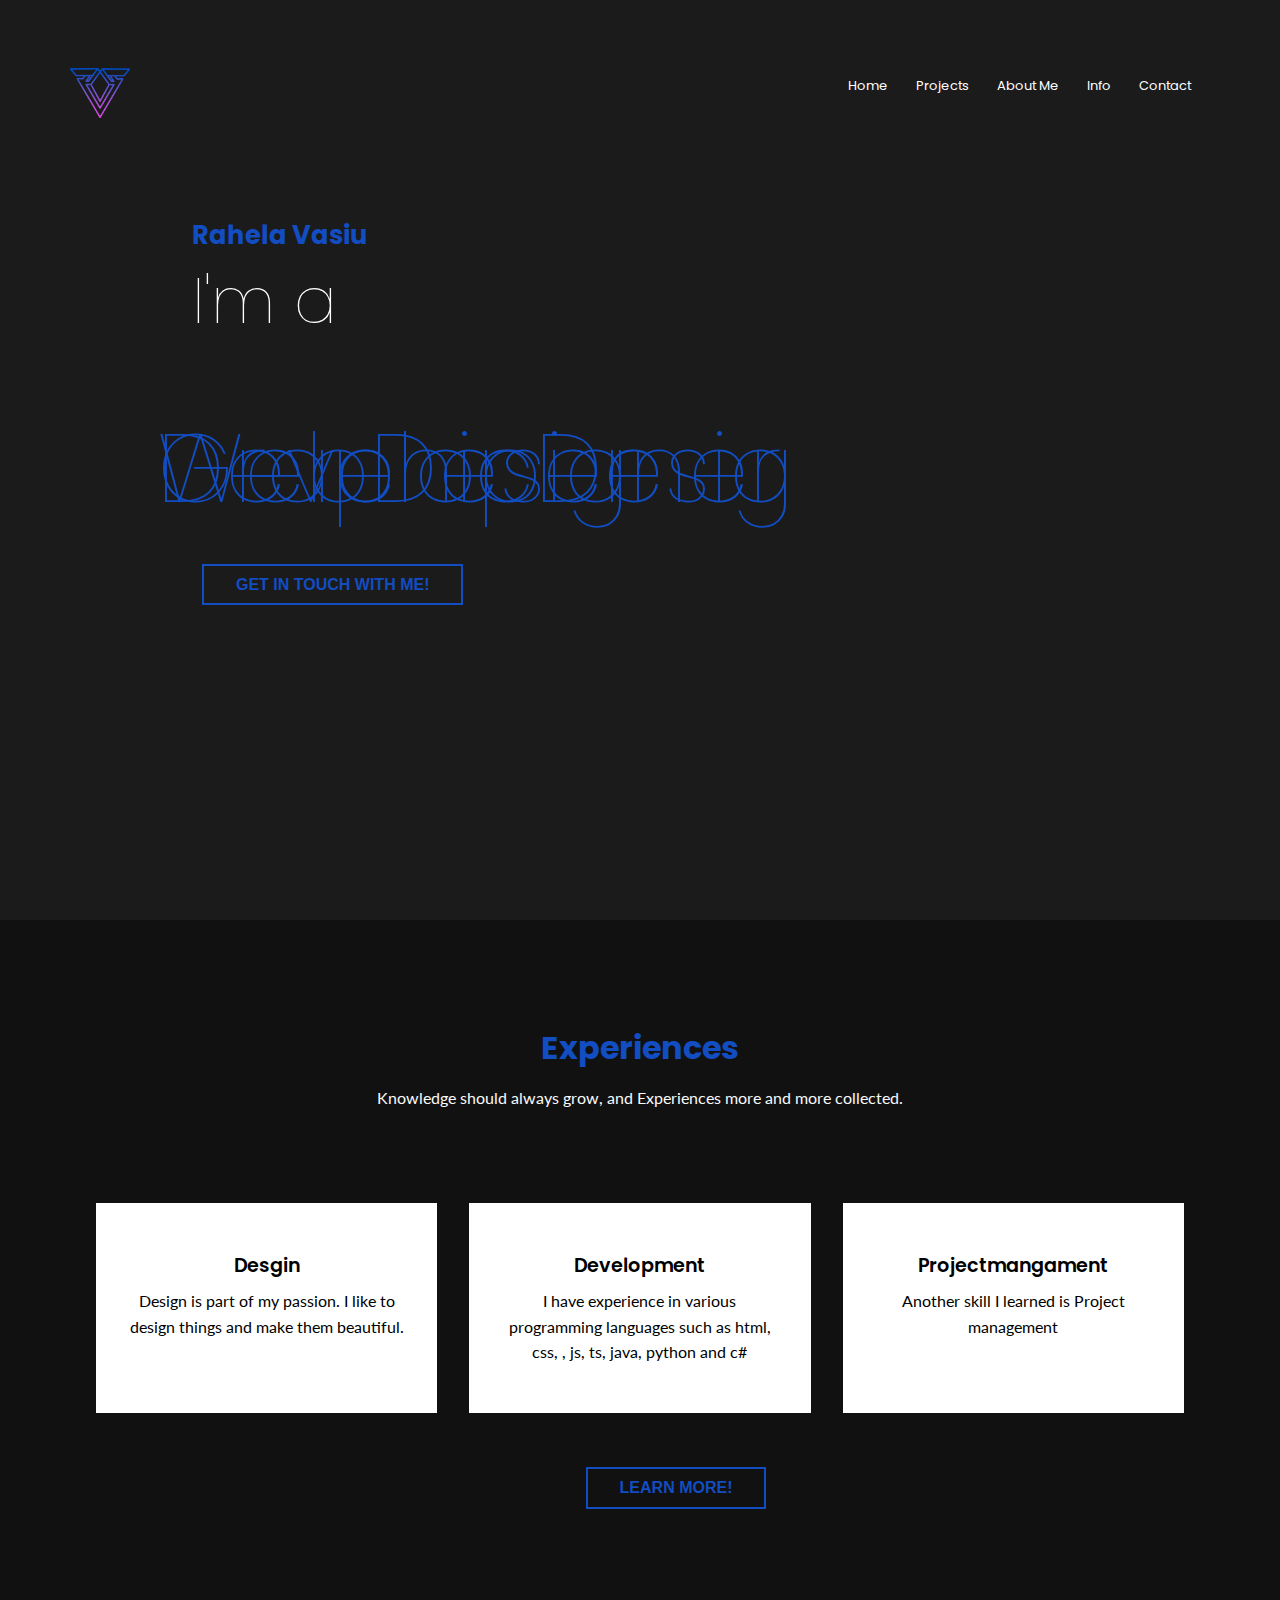
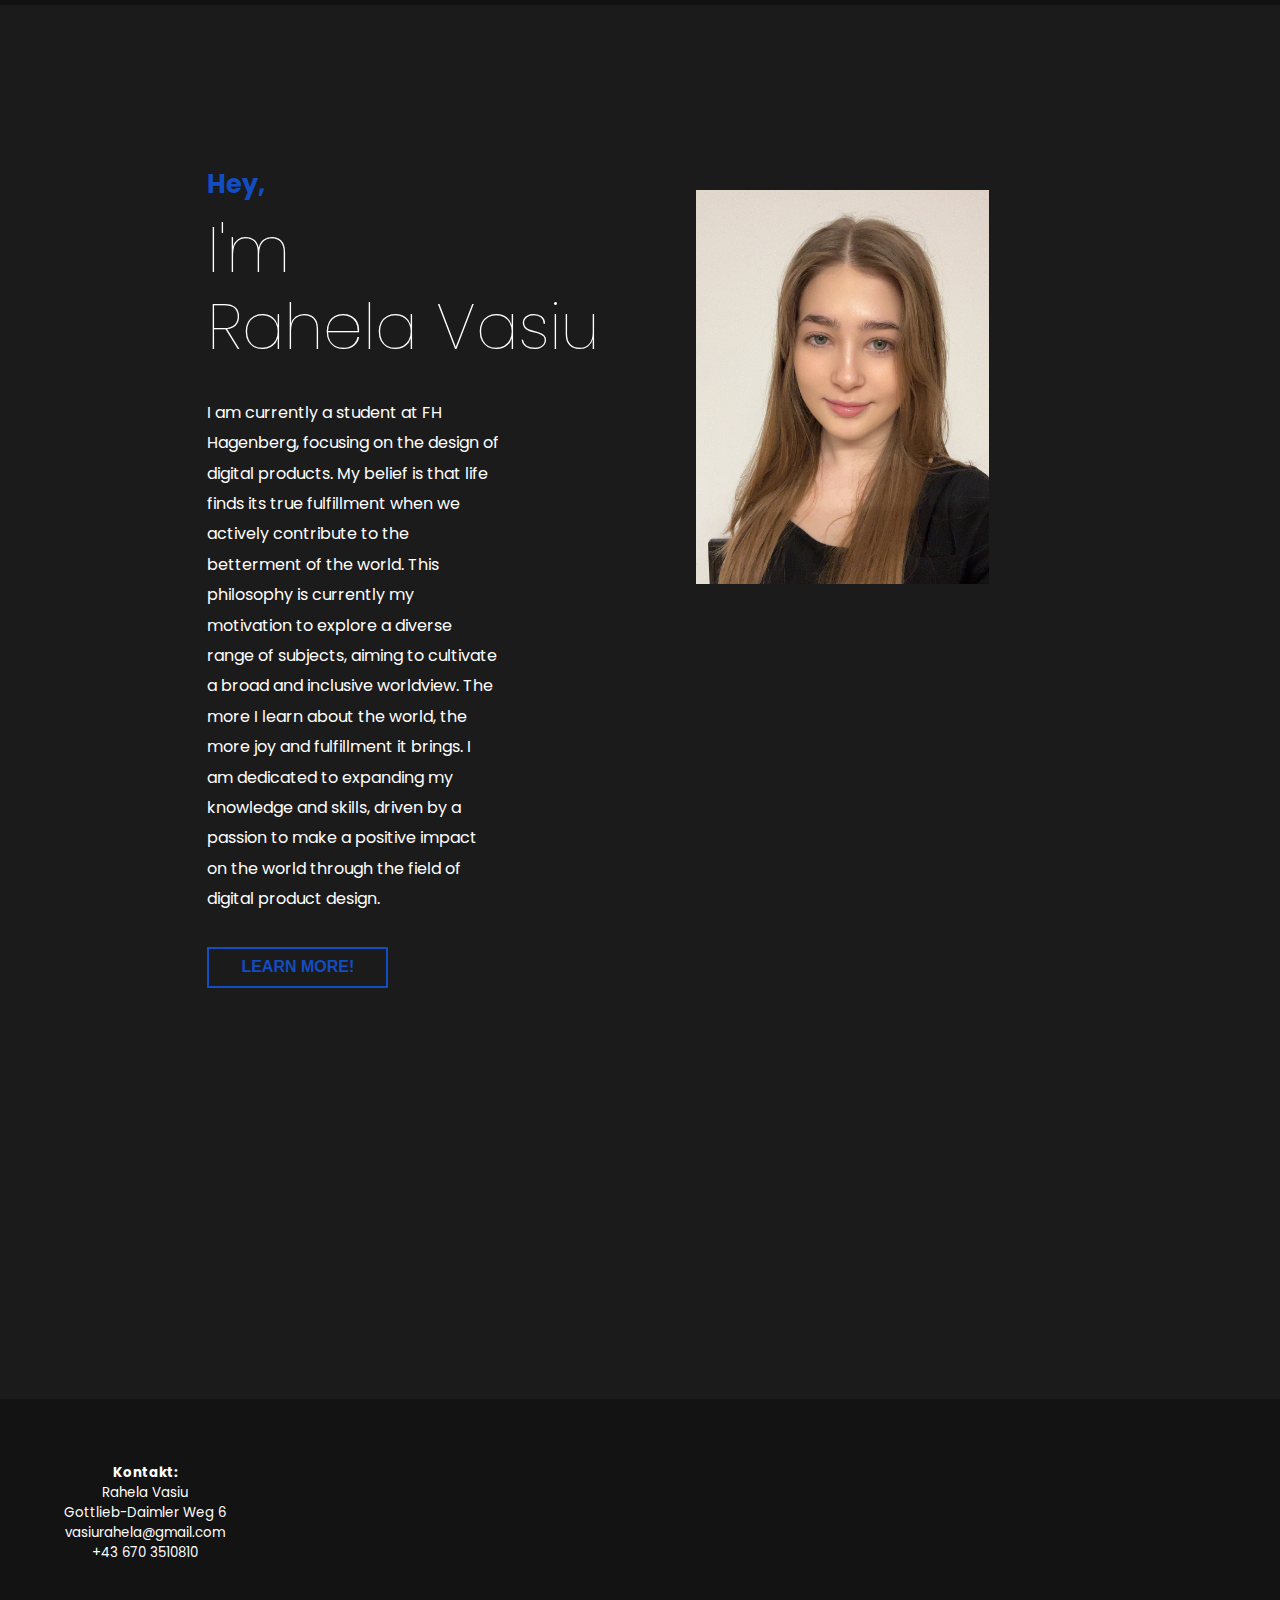
==== commit 148734d2: "new updates" ====
--- a/index.html
+++ b/index.html
@@ -14,7 +14,9 @@
     <link rel="icon" type="image/vnd.icon" href="logo.png">
 </head>
 <body>
+    
     <header>
+        <div class="welcome"></div>
         <div class="logo">
             <a  href="index.html"><img src="logo.png"></a>
         </div>
@@ -24,8 +26,9 @@
                 <ul>
                         <li><a href="index.html">Home</a></li>
                         <li><a href="Projects.html">Projects</a></li>
-                        <li><a href="#Ich">About Me</a></li>
-                     <li><a href="#Cnt">Contact</a></li>
+                        <li><a href="ME.html">About Me</a></li>
+                        <li><a href="info.html">Info</a></li>
+                     <li><a href="Contact.html">Contact</a></li>
                     </ul>
                 </div>
                 
@@ -48,22 +51,14 @@
                <p class="item-3">GraphicDesigner</p>
                </section></span></h1>
             <div class="content">
-                <a href="#Cnt"><button class="btn btn-secondary">Get in touch with me!</button></a>
-                
-                
-                
-            </div>
-           
-            <img class="Image" src="logo.png">
-            
-            <div>
-                
+                <a href=""><button class="btn btn-secondary">Get in touch with me!</button></a>
                 
                 
             </div>
             
         </div>
     </div>
+</div>
     
         
 
@@ -71,24 +66,27 @@
             <div class="container">
             <h1 class="Skills-head">Experiences</h1>
             <p>Knowledge should always grow, and Experiences more and more collected.</p>
+                    
             <div class="card-grid">
-            <a href="Projects.html"><div class="card" onclick="">
+            <div class="card" onclick="">
            
-            <h2>Graphic Desgin</h2>
-            <p>Graphic Design is part of my passion. I like to design things and make them beautiful.</p>
+            <h2>Desgin</h2>
+            <p>Design is part of my passion. I like to design things and make them beautiful.</p>
             </div>
             <div class="card"></a>
             
             <h2>Development</h2>
-            <p>I have experience in various programming languages such as html, css, java, python and c#</p>
+            <p>I have experience in various programming languages such as html, css, , js, ts, java, python and c#</p>
             </div>
             <div class="card">
             
-            <h2>My Projects</h2>
+            <h2>Projectmangament</h2>
             <p>Another skill I learned is Project management</p>
             </div>
+            
             </div>
             </div>
+            <div class="Learnmore"><a href="Projects.html"> <button class="btn btn-secondary">Learn more!</button></a></div>
             </section>
 
         <section class="AboutMe" id="Ich">
@@ -100,7 +98,7 @@
                     <h1>I'm <br> <span>Rahela Vasiu</span></h1>
                     <div class="content2">
                         <p class="text">I am currently a student at FH Hagenberg, focusing on the design of digital products. My belief is that life finds its true fulfillment when we actively contribute to the betterment of the world. This philosophy is currently my motivation to explore a diverse range of subjects, aiming to cultivate a broad and inclusive worldview. The more I learn about the world, the more joy and fulfillment it brings. I am dedicated to expanding my knowledge and skills, driven by a passion to make a positive impact on the world through the field of digital product design.</p>                    
-                        <a href="ME.html"> <button class="btn btn-secondary">Contact me!</button></a>
+                        <a href="ME.html"> <button class="btn btn-secondary">Learn more!</button></a>
                     
                     </div>
                    
@@ -122,28 +120,11 @@
         
 </body>
 <footer>
-    <div class="Impressum">
-        <h1>Impressum</h1>
-
-        <p><strong>Verantwortlich für den Inhalt:</strong></p>
-        <p>Rahela Vasiu<br>
-    
-        <p><strong>Haftungshinweis:</strong><br>
-            Trotz sorgfältiger inhaltlicher Kontrolle übernehmen wir keine Haftung für die Inhalte externer Links. Für den Inhalt der verlinkten Seiten sind ausschließlich deren Betreiber verantwortlich.</p>
-    
-        <p><strong>Urheberrecht:</strong><br>
-            Die durch die Seitenbetreiber erstellten Inhalte und Werke auf diesen Seiten unterliegen dem deutschen Urheberrecht. Die Vervielfältigung, Bearbeitung, Verbreitung und jede Art der Verwertung außerhalb der Grenzen des Urheberrechtes bedürfen der schriftlichen Zustimmung des jeweiligen Autors bzw. Erstellers.</p>
-    
-        <p><strong>Datenschutz:</strong><br>
-            Sofern innerhalb des Internetangebotes die Möglichkeit zur Eingabe persönlicher oder geschäftlicher Daten (E-Mail-Adressen, Namen, Anschriften) besteht, erfolgt die Preisgabe dieser Daten seitens des Nutzers auf ausdrücklich freiwilliger Basis.</p>
-    
         <p id="Cnt"><strong>Kontakt:</strong><br>
             Rahela Vasiu<br>
             Gottlieb-Daimler Weg 6<br>
             vasiurahela@gmail.com<br>
             +43 670 3510810</p>
-
-        </div>
 </footer>
 
 
--- a/styles.css
+++ b/styles.css
@@ -8,7 +8,7 @@
   margin-top: 2vh;
   margin-left: 20px;
 }
-@media screen and (min-width: 600px) {
+
 nav{
     color: white;
     display:flex;
@@ -47,28 +47,41 @@
 .nav-links ul li:hover::after{
   width: 100%;
 }
-}
+
+.welcome {
+  background-image: url("bck2.png");
+  background-size: cover;
+  opacity: 30%;
+  position: absolute;
+  top: 0;
+  left: 0;
+  width: 100%;
+  height: 100%;
+  
+}
+
 body{
     background-color: rgb(27, 27, 27);
     font-family: 'Poppins', sans-serif;
-    height: 90%;
+    height: 100vh;
     width: 100%;
 
 }
 
 .content {
   float:left; 
-  width: 50%;
+  width: 45%;
   margin-left: 10px;
+  margin-right: 20px;
 }
 
 .AboutMe{
-  margin-left: -5%;
-  height: -20%;
+  margin-left: -3%;
+  height: -35%;
 }
 .content2 {
   float:left; 
-  width: 40%;
+  width: 30%;
 }
 
 .Image{
@@ -259,7 +272,7 @@
             .btn-primary{
             background-color: var(--primary);
             color: var(--secondary);
-            margin-top: -23rem;
+            margin-top: 10rem;
             }
             .btn-primary:hover{
             background: transparent;
@@ -311,6 +324,7 @@
 .me {
   margin-top: 20%;
 }
+
 
 
 footer{
@@ -486,17 +500,62 @@
     }
 
     .blondie{
-      height: 400px;
-    }
-
-.music{
-  width: 100%;
-  height: auto;
+      height: 500px;
+      display: flex;
+      margin-left: 25px;
+    }
+    .music{
+      width: 90%;
+      height: auto;
+      margin-left: 10px;
+      margin-top: 30px;
+    }
+
+.java{
   margin-left: 10px;
-  margin-top: 80px;
+  height: 550px;
 }
 
 .Overview p{
   text-align: center;
   margin-top: 10px;
-}+}
+
+.details {
+  display: flex;
+  padding-bottom: 40px;
+}
+
+.image-container {
+  flex: 0.7;
+}
+
+.image {
+  width: 100%; 
+  height: auto; 
+}
+
+.description {
+  flex: 1;
+  margin-top: 10%;
+  margin-left: 60px;
+  padding-left: 20px;
+}
+
+.Impressum{
+  margin-left: 20px;
+  margin-bottom: 30px;
+}
+
+footer p {
+  align-items: center;
+}
+
+.description p{
+  text-align: left;
+}
+
+.Learnmore button{
+  margin-left: 45%;
+  margin-top: 5%;
+}
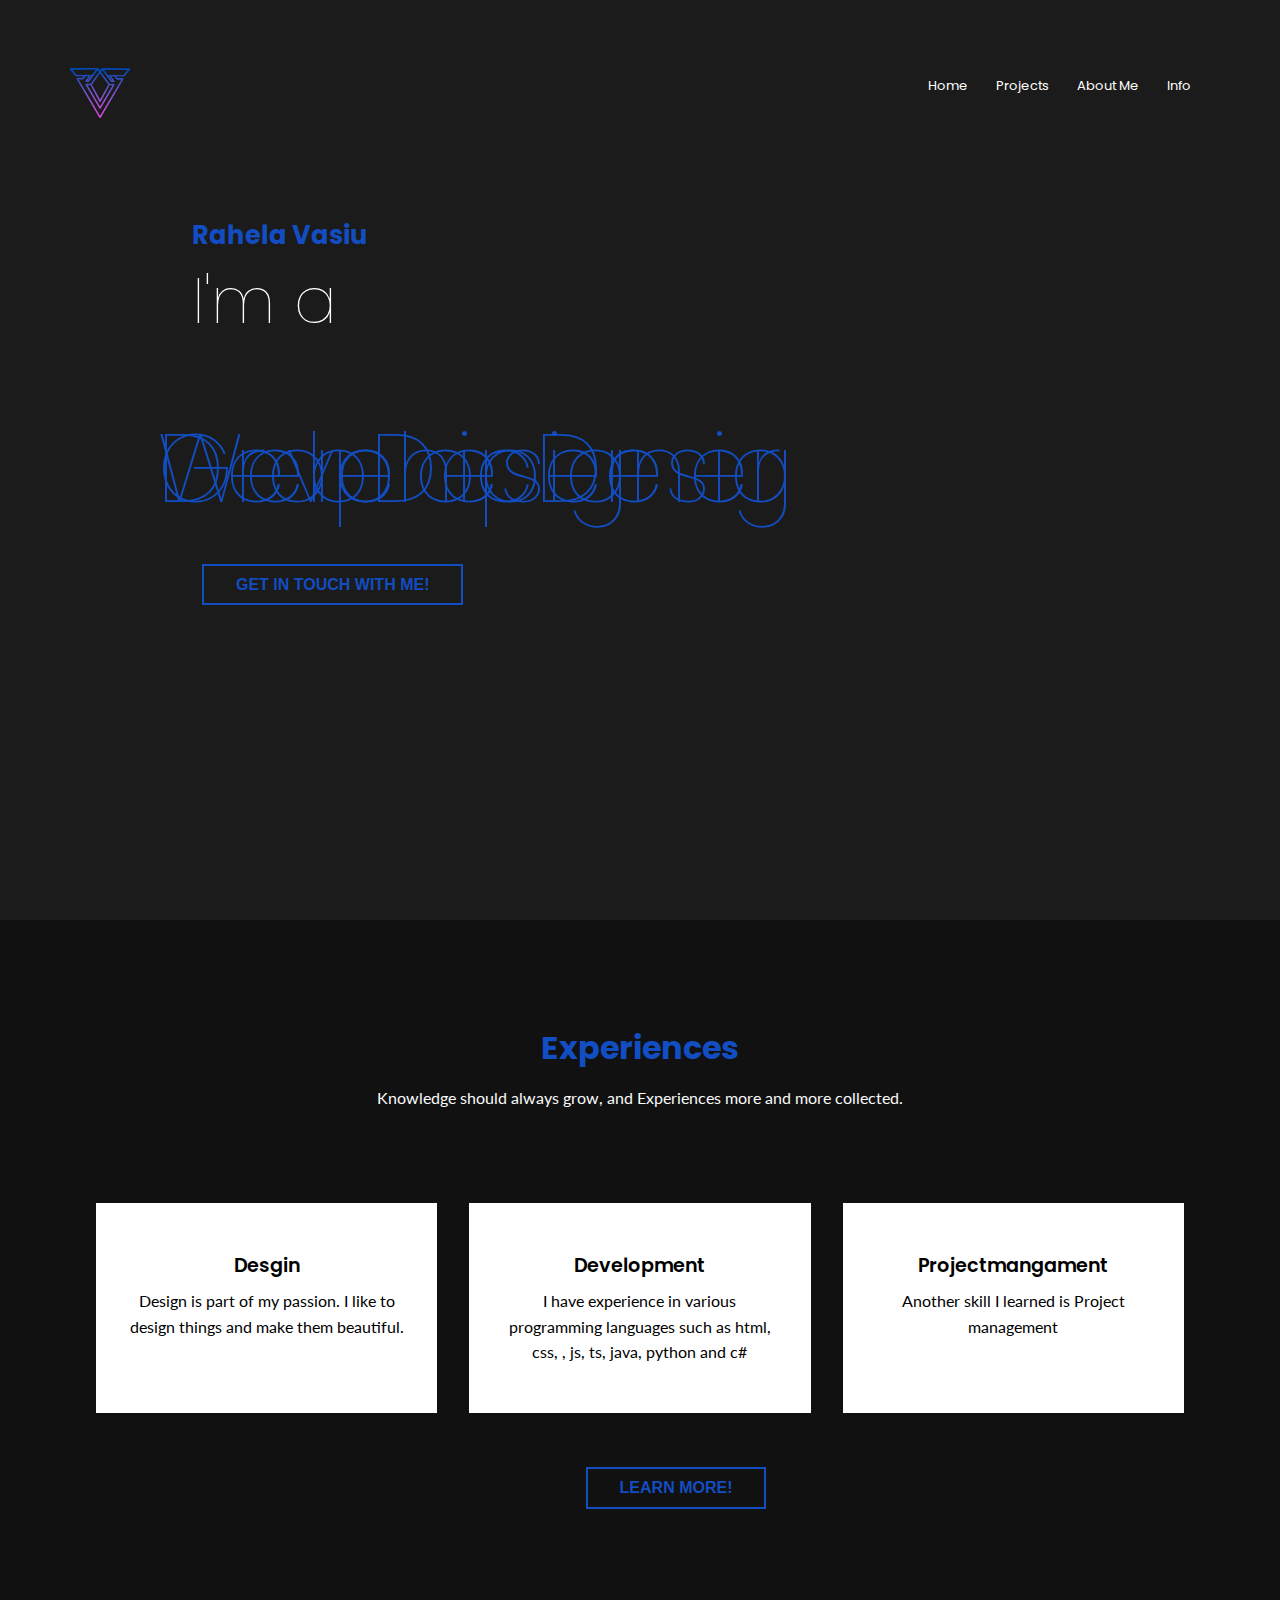
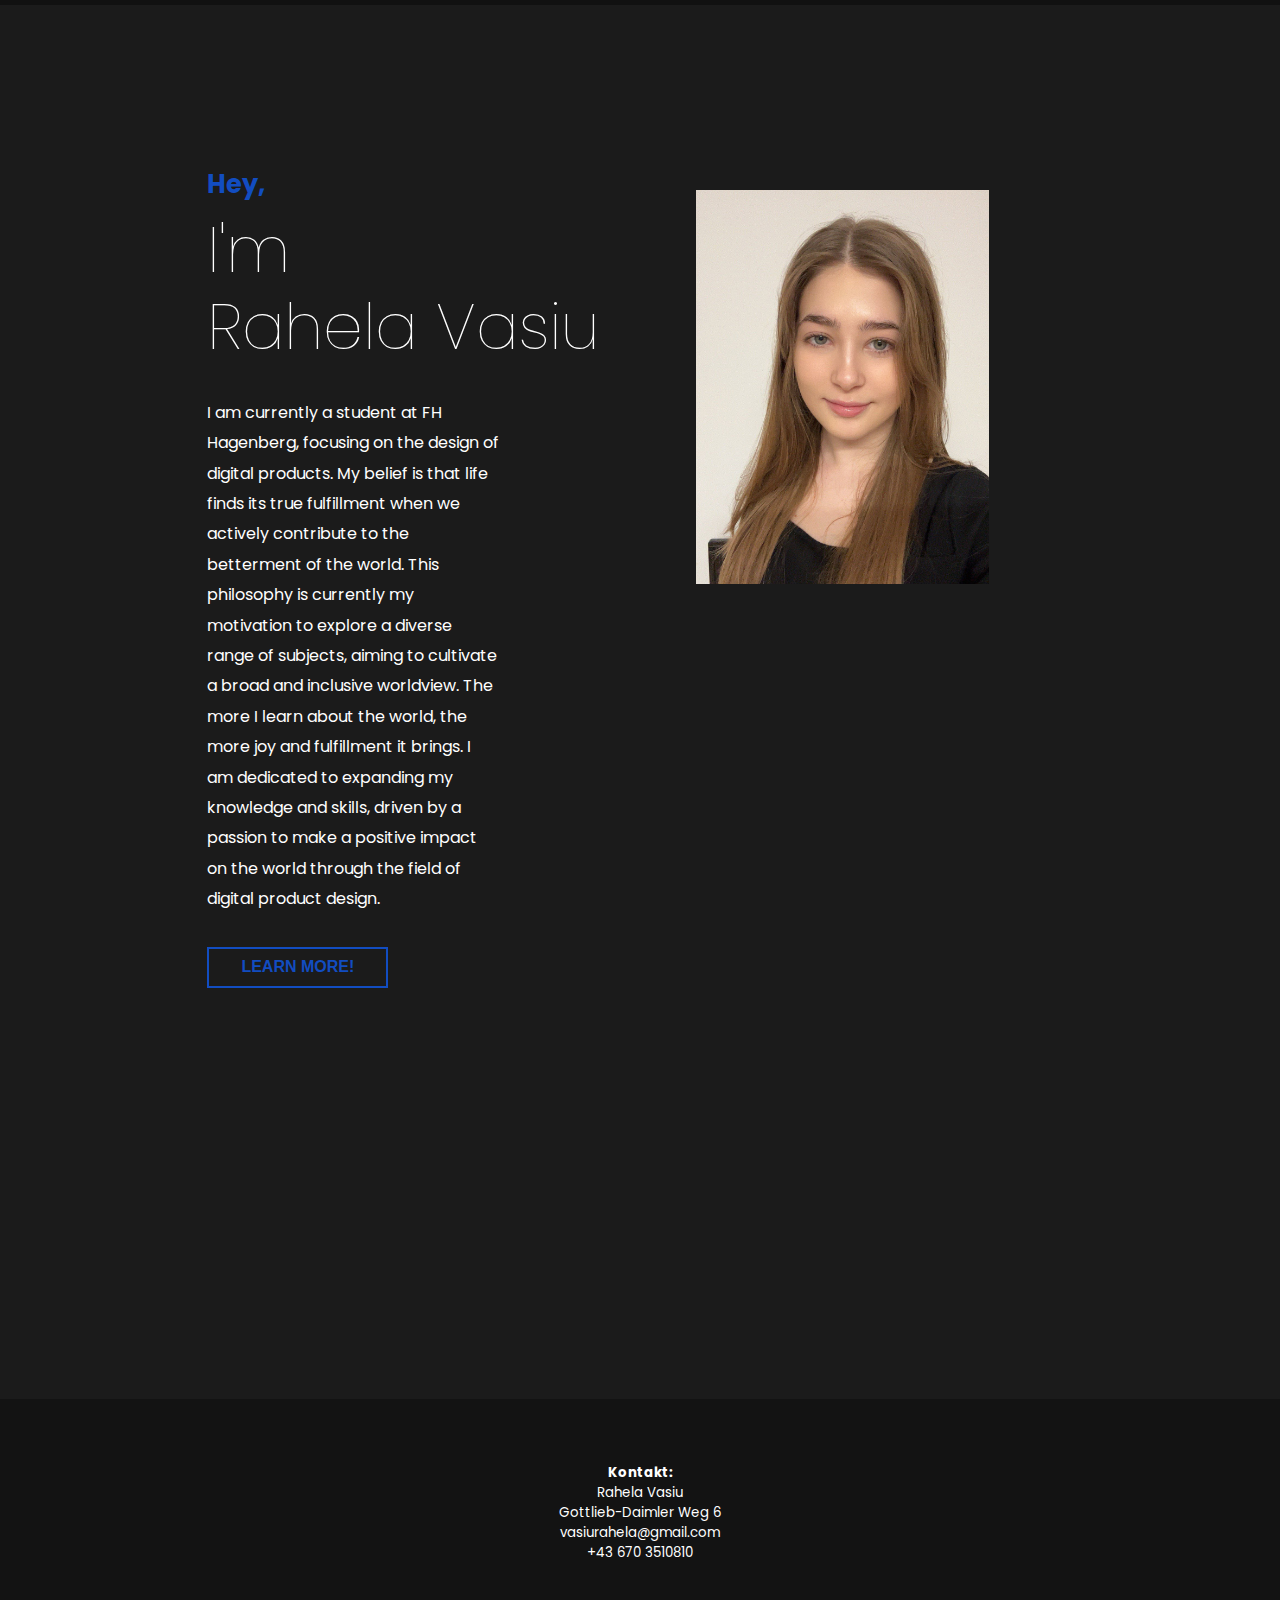
==== commit c52d9d49: "new" ====
--- a/index.html
+++ b/index.html
@@ -28,7 +28,7 @@
                         <li><a href="Projects.html">Projects</a></li>
                         <li><a href="ME.html">About Me</a></li>
                         <li><a href="info.html">Info</a></li>
-                     <li><a href="Contact.html">Contact</a></li>
+
                     </ul>
                 </div>
                 
@@ -120,11 +120,12 @@
         
 </body>
 <footer>
-        <p id="Cnt"><strong>Kontakt:</strong><br>
+        <p id="Cnt" class="indexfooter"><strong>Kontakt:</strong><br>
             Rahela Vasiu<br>
             Gottlieb-Daimler Weg 6<br>
             vasiurahela@gmail.com<br>
             +43 670 3510810</p>
+            
 </footer>
 
 
--- a/styles.css
+++ b/styles.css
@@ -63,7 +63,7 @@
 body{
     background-color: rgb(27, 27, 27);
     font-family: 'Poppins', sans-serif;
-    height: 100vh;
+    min-height: 100vh;
     width: 100%;
 
 }
@@ -329,12 +329,24 @@
 
 footer{
   height: max-content;
+  width: 100%;
+  box-sizing: border-box;
   background: rgb(19, 19, 19);
-  text-align: center;
   padding:4rem;
   font-size: smaller;
   display: flex;
-}
+  position: absolute;
+  margin-top: auto;
+}
+
+footer p{
+  text-align: center;
+}
+
+.indexfooter{
+  margin-left: 43%;
+}
+
 
 @import url(https://fonts.googleapis.com/css?family=Open+Sans:600);
 
@@ -390,6 +402,8 @@
   max-width: 800px;
 }
 
+
+
 .text-box{
   width: 90%;
   color: #fff;
@@ -559,3 +573,8 @@
   margin-left: 45%;
   margin-top: 5%;
 }
+
+.grid_br {
+  color: white;
+}
+
